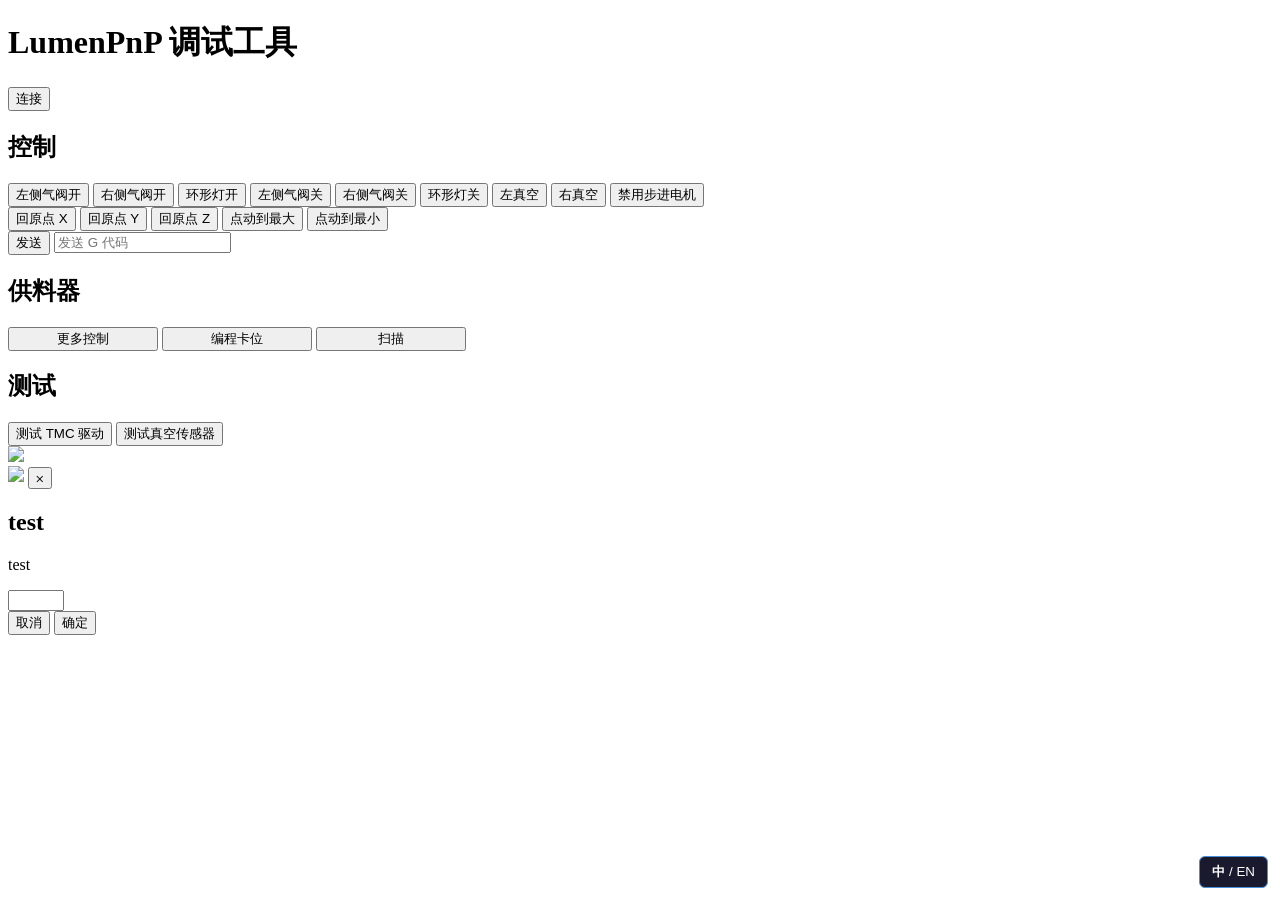
==== opulo-debug-local/index.html @ 9140c14e "feat: LumenPnP 调试工具离线镜像,支持中英文界面切换 将 debug.opulo.io 完整镜像到本地(纯静态,含启动脚本),不改动原功能 JS;新增中/EN 一键切换并记忆偏好,汉化全" ====
<!doctype html>
<html lang="en">

<head>
  <meta charset="UTF-8" />
  <link rel="icon" type="image/svg+xml" href="/vite.svg" />
  <meta name="viewport" content="width=device-width, initial-scale=1.0" />
  <link rel="icon" type="image/png" sizes="16x16" href="/assets/lumen-icon-wA_suQRQ.png">
  <link rel="shortcut icon" type="image/x-icon" href="/assets/lumen-icon-wA_suQRQ.png">
  <title>LumenPnP Debug</title>
  <script type="module" crossorigin src="/assets/index-qQ3PqOnW.js"></script>
  <link rel="stylesheet" crossorigin href="/assets/index-lY3jZAel.css">
</head>

<body>
  <button id="lang-toggle" type="button"
    style="position:fixed;bottom:12px;right:12px;z-index:999;padding:6px 12px;border:1px solid #4a90d9;background:#1a1a2e;color:#fff;border-radius:6px;cursor:pointer;font-weight:normal;"><b>中</b>
    / EN</button>
  <div id="header-pill">
    <h1>LumenPnP Debug Tool</h1>
  </div>
  <button id="connect" type="button">Connect</button>
  <div id="main-app">

    <div id="control-pane">
      <div id="control">
        <h2 style="width:100%">Control</h2>
        <button id="left-air-on" class="thirdwidth" type="button">Left Air On</button>
        <button id="right-air-on" class="thirdwidth" type="button">Right Air On</button>
        <button id="ring-lights-on" class="thirdwidth" type="button">Ring Lights On</button>

        <button id="left-air-off" class="thirdwidth" type="button">Left Air Off</button>
        <button id="right-air-off" class="thirdwidth" type="button">Right Air Off</button>
        <button id="ring-lights-off" class="thirdwidth" type="button">Ring Lights Off</button>

        <button id="left-vac" class="thirdwidth" type="button">Left Vac</button>
        <button id="right-vac" class="thirdwidth" type="button">Right Vac</button>
        <button id="disable-steppers" class="thirdwidth" type="button">Disable Steppers</button>

        <div id="jog-pane">
          <button id="home-x" class="fifthwidth" type="button">Home X</button>
          <button id="home-y" class="fifthwidth" type="button">Home Y</button>
          <button id="home-z" class="fifthwidth" type="button">Home Z</button>
          <button id="jog-max" class="fifthwidth" type="button">Jog Max</button>
          <button id="jog-min" class="fifthwidth" type="button">Jog Min</button>
        </div>

      </div>
      <div id="repl">
        <div id="console"></div>
        <button id="send" type="button">Send</button>
        <input id="repl-input" type="text" placeholder="Send Gcode" />
      </div>

    </div>
    <div id="feeders">
      <h2>Feeders</h2>

      <div id="feeder-button-cluster">
        <button style="width:150px;margin-top:0px;" id="more-controls">More Controls</button>
        <button style="width:150px;margin-top:0px;" id="program-slots">Program Slots</button>
        <button style="width:150px;margin-top:0px;" id="feeder-scan">Scan</button>
      </div>

      <div style="display:none;" id="found-feeders"></div>


      <div style="display:none;" class="feeder-pane" id="unicast">
        <h3>Unicast</h3>
        <label>Command: </label>
        <select style="height:1.5em;" id="uni-command" name="uni-command">
          <option value="0x01">Get Feeder ID</option>
          <option value="0x02">Initialize Feeder</option>
          <option value="0x03">Get Version</option>
          <option value="0x04">Move Feed Forward</option>
          <option value="0x05">Move Feed Backward</option>
          <option value="0x06">Move Feed Status</option>
          <option value="0xbf">Vendor Options</option>
        </select>
        <label>To Address: </label>
        <input id="uni-to" type="number" min="1" max="255" />
        <label style="display:none;" id="uni-payload-label">Payload (in Hex): </label>
        <input style="display:none;" id="uni-payload" type="text" placeholder="Payload" />
        <button id="uni-send">Send</button>
      </div>
      <div style="display:none;" class="feeder-pane" id="broadcast">
        <h3>Broadcast</h3>
        <label>Command:</label>
        <select style="height:1.5em;" id="broad-command" name="broad-command">
          <option value="0xc0">Get Feeder Address</option>
          <option value="0xc1">Identify Feeder</option>
          <option value="0xc2">Program Feeder Floor</option>
          <option value="0xc3">Uninitialized Feeders Respond</option>
        </select>
        <label>UUID (Hex String): </label>
        <input id="broad-uuid" type="text" />
        <label>Address to Program: </label>
        <input id="broad-program-address" type="number" min="1" max="254" />
        <button id="broad-send">Send</button>

      </div>
      <div style="display:none;" class="feeder-pane" id="custom-packet">
        <h3>Custom Packet</h3>
        <input id="custom-to" type="number" placeholder="To Address" />
        <input id="custom-command" type="number" placeholder="Command" />
        <input id="custom-payload" type="text" placeholder="Payload (hex string)" />
        <button id="custom-send">Send</button>

      </div>
      <div style="display:none;" class="feeder-pane" id="crc-tool">
        <h3>CRC Tool</h3>
        <input id="calc-to" type="text" placeholder="To Address" />
        <input id="calc-from" type="text" placeholder="From Address)" />
        <input id="calc-packetid" type="text" placeholder="Packet ID" />
        <input id="calc-payload-length" type="text" placeholder="Payload Length (including command byte)" />
        <input id="calc-command" type="text" placeholder="Command" />
        <input id="calc-payload" type="text" placeholder="Payload" />
        <button id="calc-calculate">Calculate</button>


      </div>

      <div style="display:none;" class="feeder-pane" id="flash-at-fifty">
        <h3>Flash at 50</h3>
        <button id="flash-fifty-button">Flash</button>

      </div>



    </div>

    <div id="testing">
      <h2 style="width:100%">Tests</h2>
      <button id="tmc" type="button">Test TMC Drivers</button>
      <button id="vac" type="button">Test Vacuum Sensors</button>
    </div>


  </div>
  <div id="footer"><img src="/assets/opulo-gold-alpha-tiny-DUNq2d90.png"></div>

  <div id="modal">
    <div class="flex">
      <img src="/assets/lumen-icon-wA_suQRQ.png">
      <button id="modal-close" class="btn-close">⨉</button>

    </div>

    <h2 id="modal-title">test</h2>
    <p id="modal-content">test</p>
    <input id="modal-num-input" min="1" max="254" type="number">
    <div class="flex">
      <button id="modal-ng">Cancel</button>
      <button id="modal-ok">OK</button>
    </div>





  </div>
  <div id="overlay"></div>

  <script>
    (function () {
      var LS = window.localStorage, lang = 'zh'
      try { lang = LS.getItem('ldLang') || 'zh' } catch (e) { }
      var btn = document.getElementById('lang-toggle')
      // [selector, 中文, 标记: ph 表示 placeholder]
      var data = [
        ['#header-pill h1', 'LumenPnP 调试工具'],
        ['#connect', '连接'],
        ['#control-pane h2', '控制'],
        ['#left-air-on', '左侧气阀开'], ['#right-air-on', '右侧气阀开'], ['#ring-lights-on', '环形灯开'],
        ['#left-air-off', '左侧气阀关'], ['#right-air-off', '右侧气阀关'], ['#ring-lights-off', '环形灯关'],
        ['#left-vac', '左真空'], ['#right-vac', '右真空'], ['#disable-steppers', '禁用步进电机'],
        ['#home-x', '回原点 X'], ['#home-y', '回原点 Y'], ['#home-z', '回原点 Z'],
        ['#jog-max', '点动到最大'], ['#jog-min', '点动到最小'],
        ['#repl-input', '发送 G 代码', 'ph'], ['#send', '发送'],
        ['#feeders h2', '供料器'], ['#more-controls', '更多控制'], ['#program-slots', '编程卡位'], ['#feeder-scan', '扫描'],
        ['#unicast h3', '单播'], ['#broadcast h3', '广播'], ['#custom-packet h3', '自定义数据包'], ['#crc-tool h3', 'CRC 工具'], ['#flash-at-fifty h3', '50Hz 闪烁'],
        ['#uni-send', '发送'], ['#broad-send', '发送'], ['#custom-send', '发送'], ['#flash-fifty-button', '闪烁'], ['#calc-calculate', '计算'],
        ['#testing h2', '测试'], ['#tmc', '测试 TMC 驱动'], ['#vac', '测试真空传感器'],
        ['#modal-ng', '取消'], ['#modal-ok', '确定']
      ]
      // 标签文本切换 [容器选择器, 英文原文, 中文]
      var lbl = [
        ['#unicast', 'Command:', '命令：'], ['#unicast', 'To Address:', '目标地址：'], ['#unicast', 'Payload (in Hex):', '负载(十六进制)：'],
        ['#broadcast', 'UUID (Hex String):', 'UUID(十六进制字符串)：'], ['#broadcast', 'Address to Program:', '要编程的地址：']
      ]
      // 下拉选项切换 [选择器, value, 中文]
      var opt = [
        ['#uni-command', '0x01', '获取供料器 ID'], ['#uni-command', '0x02', '初始化供料器'], ['#uni-command', '0x03', '获取版本'],
        ['#uni-command', '0x04', '向前进料'], ['#uni-command', '0x05', '向后进料'], ['#uni-command', '0x06', '进料状态'], ['#uni-command', '0xbf', '厂商选项'],
        ['#broad-command', '0xc0', '获取供料器地址'], ['#broad-command', '0xc1', '识别供料器'], ['#broad-command', '0xc2', '编程供料器地址'], ['#broad-command', '0xc3', '未初始化供料器响应']
      ]
      function apply() {
        document.documentElement.lang = lang === 'zh' ? 'zh-CN' : 'en'
        data.forEach(function (d) {
          var el = document.querySelector(d[0]); if (!el) return
          if (d[2] === 'ph') { if (!('_ph' in el)) el._ph = el.placeholder; el.placeholder = lang === 'zh' ? d[1] : el._ph }
          else { if (!('_t' in el)) el._t = el.textContent; el.textContent = lang === 'zh' ? d[1] : el._t }
        })
        lbl.forEach(function (p) {
          document.querySelectorAll(p[0] + ' label').forEach(function (el) {
            var t = el.textContent.trim()
            if (t === p[1] || t === p[2]) el.textContent = lang === 'zh' ? p[2] : p[1]
          })
        })
        opt.forEach(function (p) {
          document.querySelectorAll(p[0] + ' option').forEach(function (el) {
            if (el.value === p[1]) { if (!('_t' in el)) el._t = el.textContent; el.textContent = lang === 'zh' ? p[2] : el._t }
          })
        })
        btn.innerHTML = lang === 'zh' ? '<b>中</b> / EN' : '中 / <b>EN</b>'
        try { LS.setItem('ldLang', lang) } catch (e) { }
      }
      btn.addEventListener('click', function () { lang = lang === 'zh' ? 'en' : 'zh'; apply() })
      apply()

      // ===== 弹窗翻译:拦截原生 alert + 监听页面 modal 文字变化 =====
      // alert 弹窗翻译映射 [英文, 中文]
      var alertMap = [
        ['Cannot write to port. Have you connected?', '无法写入串口。你已连接了吗？']
      ]
      var origAlert = window.alert
      window.alert = function (s) {
        if (lang === 'zh' && typeof s === 'string') alertMap.forEach(function (p) { s = s.split(p[0]).join(p[1]) })
        return origAlert.call(window, s)
      }
      // modal 弹窗标题翻译映射
      var titleMap = [
        ['Cannot Write', '无法写入'], ['Invalid Packet', '无效数据包'], ['Photon Support', 'Photon 支持'],
        ['CRC Result', 'CRC 结果'], ['Before Beginning', '开始之前'], ['Insert a Feeder', '插入供料器'],
        ['Programming Feeder Not Found', '未检测到供料器'], ['Success', '成功'], ['Failure', '失败'],
        ['Firmware Version of Feeder at Slot ', '固件版本 - 卡位 ']
      ]
      // modal 弹窗内容翻译映射(子串替换,可处理动态拼接的句子)
      var contentMap = [
        ['Cannot write to port. Have you connected?', '无法写入串口。你已连接了吗？'],
        ['We did not receive a valid packet.', '未收到有效的数据包。'],
        ['Your version of Marlin does not support Photon. Please update Marlin to the version in the ', '你的 Marlin 固件不支持 Photon。请更新到 '],
        ['latest LumenPnP release', '最新 LumenPnP 发布版'],
        [' using the instructions ', ' ，操作教程见 '],
        ['here', '这里'],
        ["To program your slots, first remove all Photon feeders from your machine. Once you've done this, click ok.", '编程前请先从机器上取下所有 Photon 供料器，完成后点击确定。'],
        ["If at any point you'd like to exit this utility, click cancel.", '如需随时退出此向导，请点击取消。'],
        ["Insert a feeder into the slot you'd like to program. Enter the address you'd like to program in the field below. Once you've done this, click ok.", '把供料器插入要编程的卡位，在下方输入想要设置的地址，然后点击确定。'],
        ['The feeder you inserted was not detected.', '未检测到你插入的供料器。'],
        ['Slot has been programmed with address ', '卡位已编程为地址 '],
        ['! Remove the feeder from the slot, then click OK to program another.', ' ！请取下供料器，再点击确定继续编程下一个。'],
        ['Programming Failed for slot ', '卡位编程失败：'],
        ['. Click OK to retry.', ' 。点击确定重试。'],
        ['Firmware is 1.3 or earlier, update feeder firmware to use this feature.', '该供料器固件为 1.3 或更早版本，请升级固件以使用此功能。']
      ]
      // 对字符串做子串替换(仅中文模式生效)
      function tr(s, map) {
        if (lang !== 'zh' || typeof s !== 'string') return s
        map.forEach(function (p) { s = s.split(p[0]).join(p[1]) })
        return s
      }
      // 监听 modal 内容变化并动态翻译(mutings 标志防止修改文字再次触发观察器造成死循环)
      var mutings = false
      new MutationObserver(function () {
        if (mutings) return
        var t = document.getElementById('modal-title'), c = document.getElementById('modal-content')
        mutings = true
        try {
          if (t) { var a = tr(t.textContent, titleMap); if (a !== t.textContent) t.textContent = a }
          if (c) { var b = tr(c.innerHTML, contentMap); if (b !== c.innerHTML) c.innerHTML = b }
        } finally { mutings = false }
      }).observe(document.getElementById('modal'), { childList: true, subtree: true, characterData: true })
    })();
  </script>

</body>

</html>
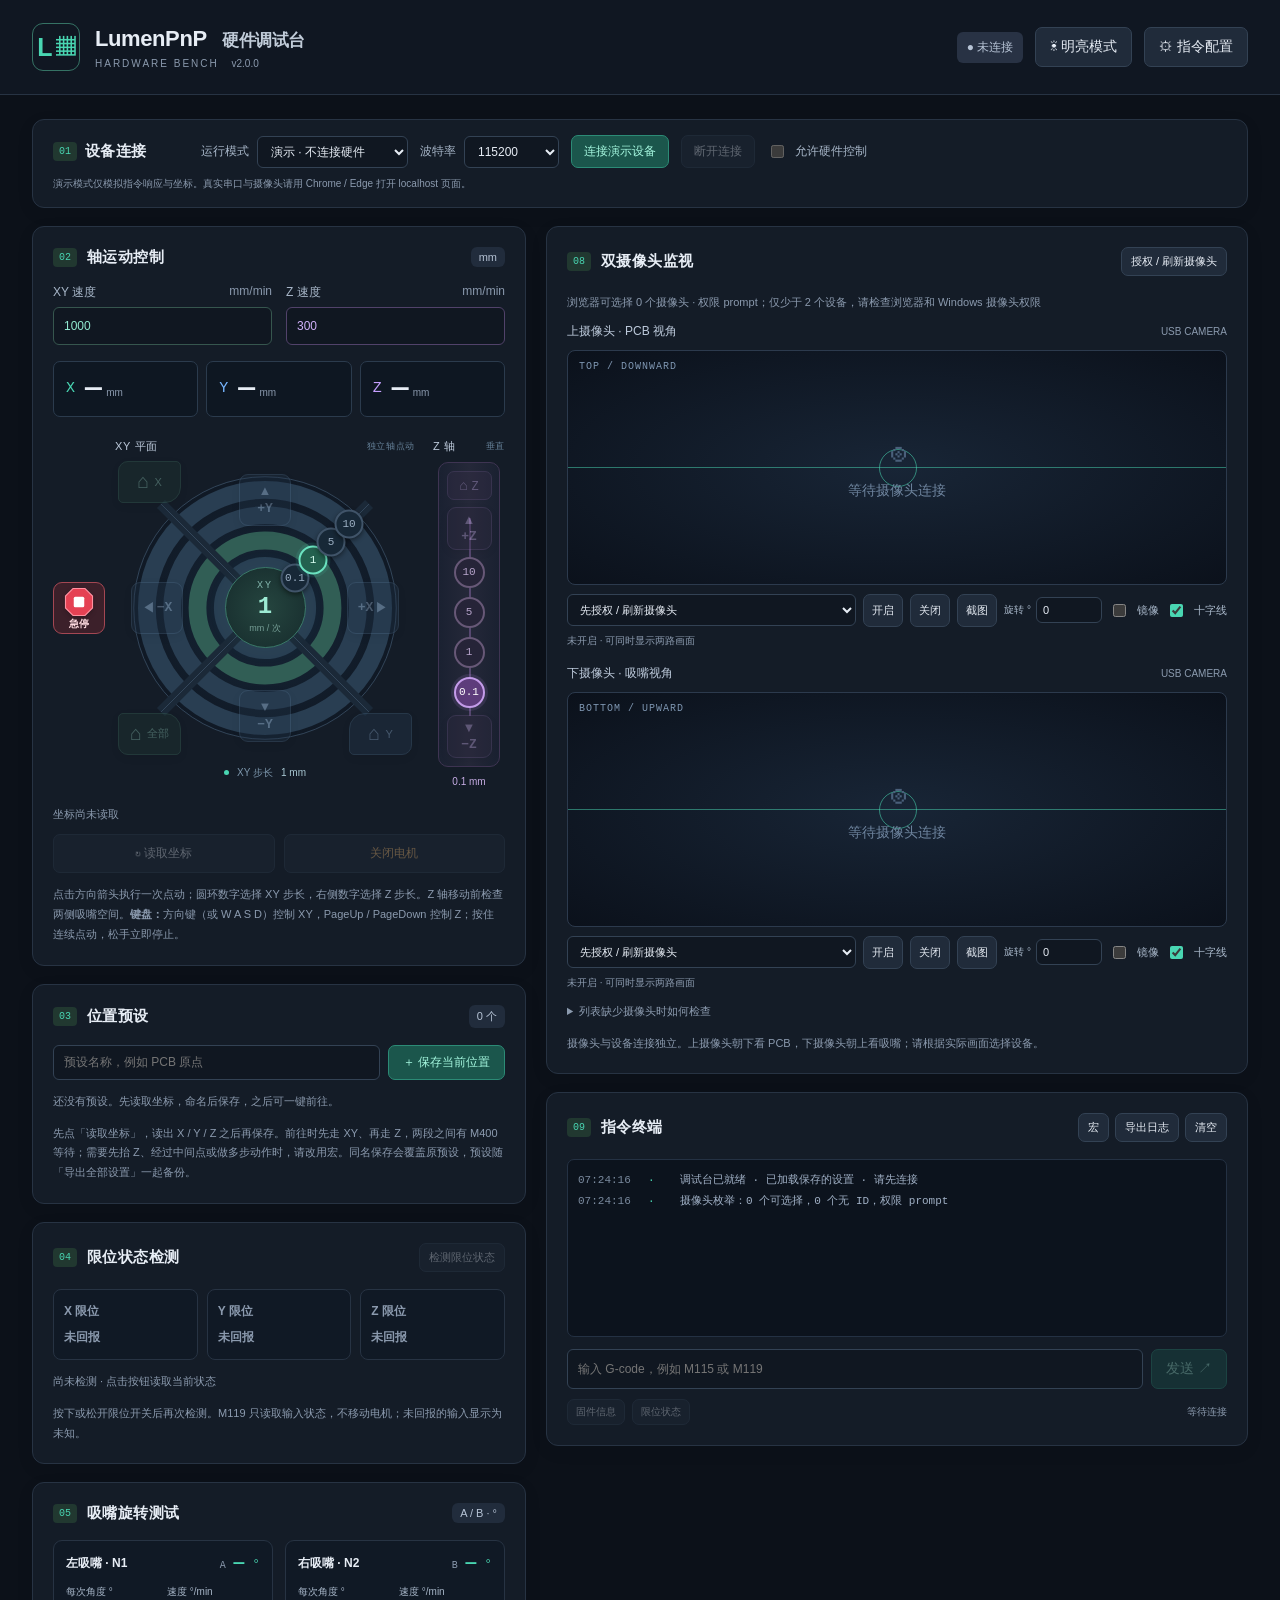
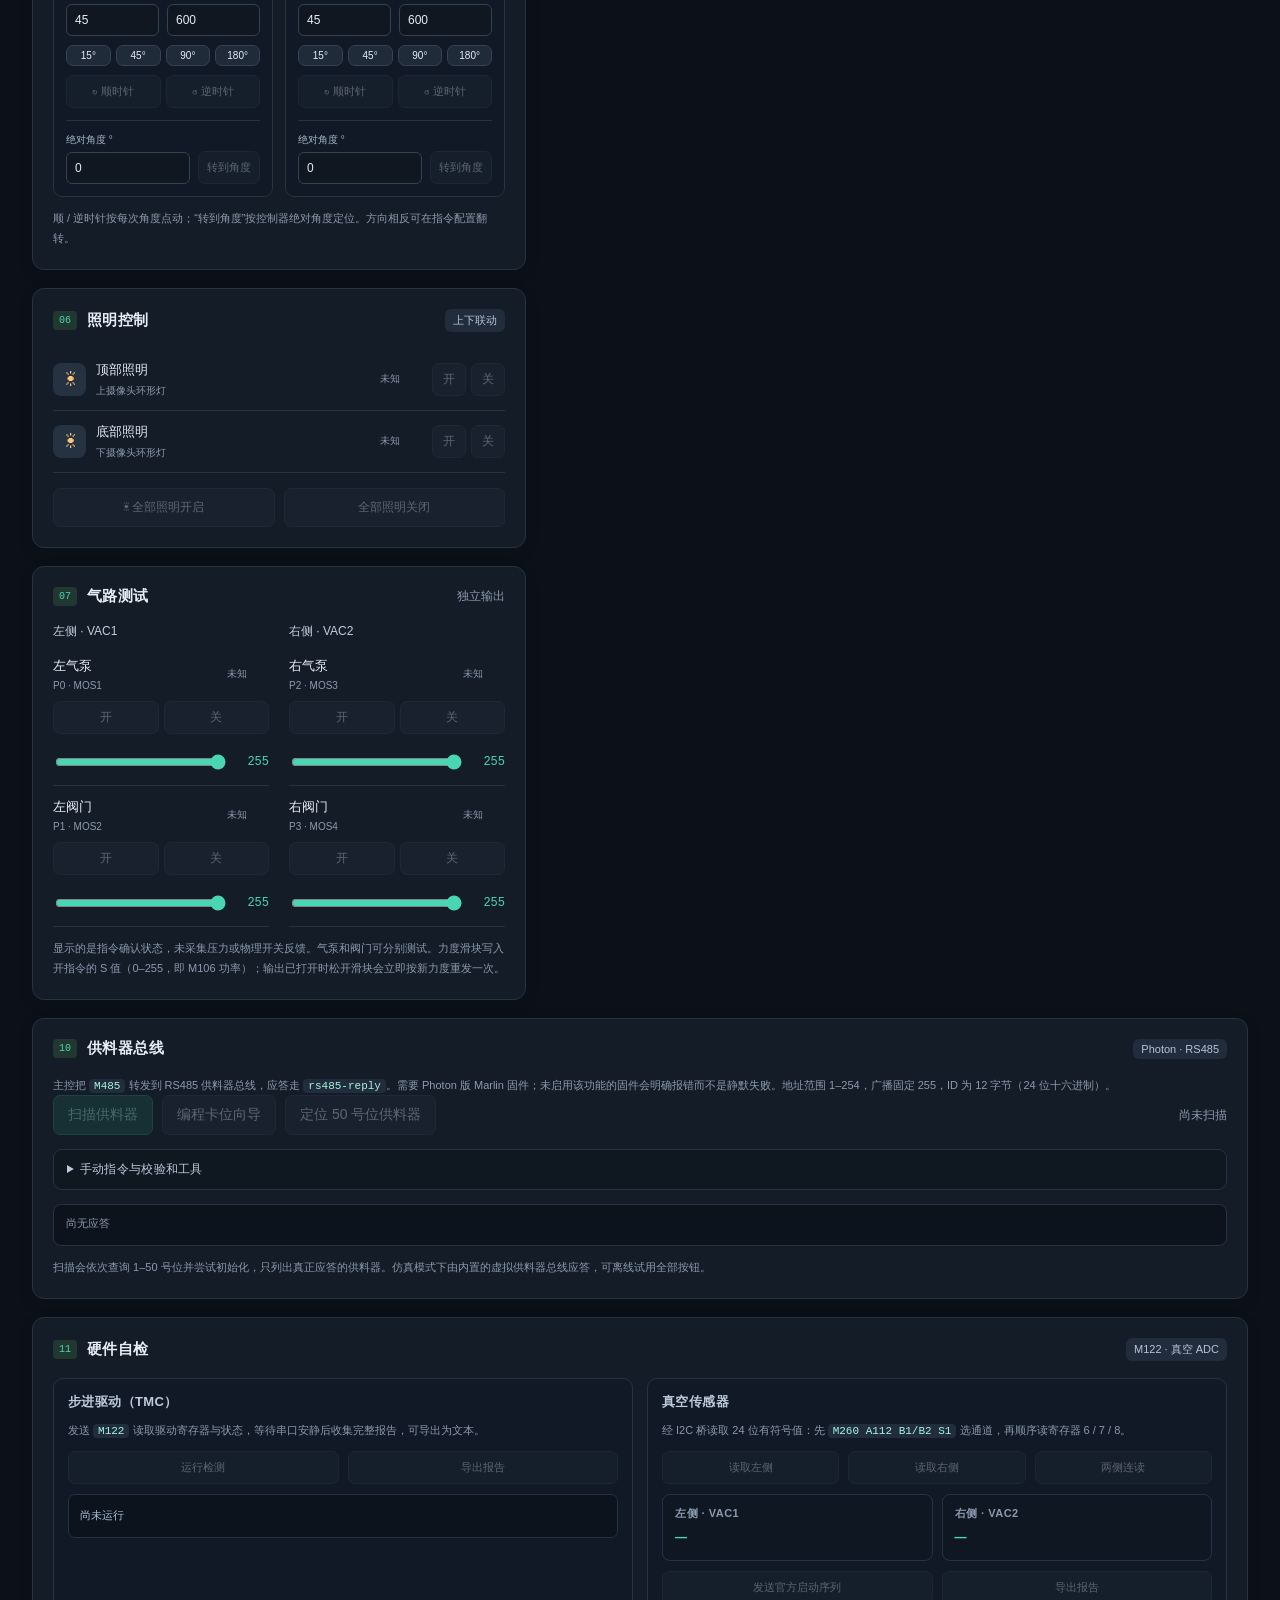
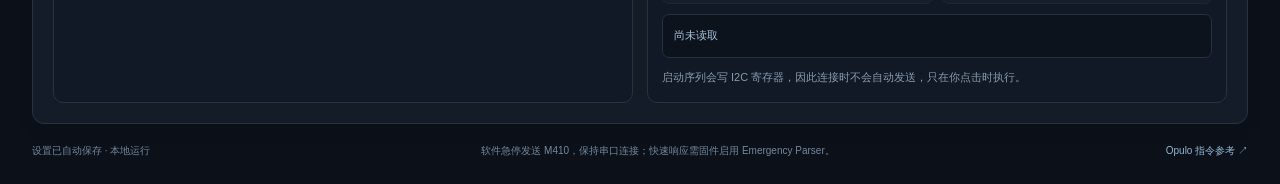
==== commit dabadf02: "feat: 合并为 LumenPnP 硬件调试台 v2.0.0（11 面板 + 官方镜像） 把零依赖调试台与官方 Opulo 调试工具的离线镜像合到同一个仓库、同一套界面。  新增面板（10 / 11" ====
--- a/opulo-debug-local/index.html
+++ b/opulo-debug-local/index.html
@@ -1,279 +1,44 @@
 <!doctype html>
-<html lang="en">
-
-<head>
-  <meta charset="UTF-8" />
-  <link rel="icon" type="image/svg+xml" href="/vite.svg" />
-  <meta name="viewport" content="width=device-width, initial-scale=1.0" />
-  <link rel="icon" type="image/png" sizes="16x16" href="/assets/lumen-icon-wA_suQRQ.png">
-  <link rel="shortcut icon" type="image/x-icon" href="/assets/lumen-icon-wA_suQRQ.png">
-  <title>LumenPnP Debug</title>
-  <script type="module" crossorigin src="/assets/index-qQ3PqOnW.js"></script>
-  <link rel="stylesheet" crossorigin href="/assets/index-lY3jZAel.css">
-</head>
-
+<html lang="zh-CN">
+<head><meta charset="utf-8"><meta name="viewport" content="width=device-width,initial-scale=1"><meta name="color-scheme" content="dark light"><title>LumenPnP · 硬件调试台</title><script>try{document.documentElement.dataset.theme=localStorage.getItem('lumen-bench-theme')==='light'?'light':'dark';}catch{document.documentElement.dataset.theme='dark';}</script><link rel="stylesheet" href="style.css?v=2.0.0"><script defer src="core.js?v=2.0.0"></script><script defer src="app.js?v=2.0.0"></script></head>
 <body>
-  <button id="lang-toggle" type="button"
-    style="position:fixed;bottom:12px;right:12px;z-index:999;padding:6px 12px;border:1px solid #4a90d9;background:#1a1a2e;color:#fff;border-radius:6px;cursor:pointer;font-weight:normal;"><b>中</b>
-    / EN</button>
-  <div id="header-pill">
-    <h1>LumenPnP Debug Tool</h1>
-  </div>
-  <button id="connect" type="button">Connect</button>
-  <div id="main-app">
-
-    <div id="control-pane">
-      <div id="control">
-        <h2 style="width:100%">Control</h2>
-        <button id="left-air-on" class="thirdwidth" type="button">Left Air On</button>
-        <button id="right-air-on" class="thirdwidth" type="button">Right Air On</button>
-        <button id="ring-lights-on" class="thirdwidth" type="button">Ring Lights On</button>
-
-        <button id="left-air-off" class="thirdwidth" type="button">Left Air Off</button>
-        <button id="right-air-off" class="thirdwidth" type="button">Right Air Off</button>
-        <button id="ring-lights-off" class="thirdwidth" type="button">Ring Lights Off</button>
-
-        <button id="left-vac" class="thirdwidth" type="button">Left Vac</button>
-        <button id="right-vac" class="thirdwidth" type="button">Right Vac</button>
-        <button id="disable-steppers" class="thirdwidth" type="button">Disable Steppers</button>
-
-        <div id="jog-pane">
-          <button id="home-x" class="fifthwidth" type="button">Home X</button>
-          <button id="home-y" class="fifthwidth" type="button">Home Y</button>
-          <button id="home-z" class="fifthwidth" type="button">Home Z</button>
-          <button id="jog-max" class="fifthwidth" type="button">Jog Max</button>
-          <button id="jog-min" class="fifthwidth" type="button">Jog Min</button>
-        </div>
-
-      </div>
-      <div id="repl">
-        <div id="console"></div>
-        <button id="send" type="button">Send</button>
-        <input id="repl-input" type="text" placeholder="Send Gcode" />
-      </div>
-
-    </div>
-    <div id="feeders">
-      <h2>Feeders</h2>
-
-      <div id="feeder-button-cluster">
-        <button style="width:150px;margin-top:0px;" id="more-controls">More Controls</button>
-        <button style="width:150px;margin-top:0px;" id="program-slots">Program Slots</button>
-        <button style="width:150px;margin-top:0px;" id="feeder-scan">Scan</button>
-      </div>
-
-      <div style="display:none;" id="found-feeders"></div>
-
-
-      <div style="display:none;" class="feeder-pane" id="unicast">
-        <h3>Unicast</h3>
-        <label>Command: </label>
-        <select style="height:1.5em;" id="uni-command" name="uni-command">
-          <option value="0x01">Get Feeder ID</option>
-          <option value="0x02">Initialize Feeder</option>
-          <option value="0x03">Get Version</option>
-          <option value="0x04">Move Feed Forward</option>
-          <option value="0x05">Move Feed Backward</option>
-          <option value="0x06">Move Feed Status</option>
-          <option value="0xbf">Vendor Options</option>
-        </select>
-        <label>To Address: </label>
-        <input id="uni-to" type="number" min="1" max="255" />
-        <label style="display:none;" id="uni-payload-label">Payload (in Hex): </label>
-        <input style="display:none;" id="uni-payload" type="text" placeholder="Payload" />
-        <button id="uni-send">Send</button>
-      </div>
-      <div style="display:none;" class="feeder-pane" id="broadcast">
-        <h3>Broadcast</h3>
-        <label>Command:</label>
-        <select style="height:1.5em;" id="broad-command" name="broad-command">
-          <option value="0xc0">Get Feeder Address</option>
-          <option value="0xc1">Identify Feeder</option>
-          <option value="0xc2">Program Feeder Floor</option>
-          <option value="0xc3">Uninitialized Feeders Respond</option>
-        </select>
-        <label>UUID (Hex String): </label>
-        <input id="broad-uuid" type="text" />
-        <label>Address to Program: </label>
-        <input id="broad-program-address" type="number" min="1" max="254" />
-        <button id="broad-send">Send</button>
-
-      </div>
-      <div style="display:none;" class="feeder-pane" id="custom-packet">
-        <h3>Custom Packet</h3>
-        <input id="custom-to" type="number" placeholder="To Address" />
-        <input id="custom-command" type="number" placeholder="Command" />
-        <input id="custom-payload" type="text" placeholder="Payload (hex string)" />
-        <button id="custom-send">Send</button>
-
-      </div>
-      <div style="display:none;" class="feeder-pane" id="crc-tool">
-        <h3>CRC Tool</h3>
-        <input id="calc-to" type="text" placeholder="To Address" />
-        <input id="calc-from" type="text" placeholder="From Address)" />
-        <input id="calc-packetid" type="text" placeholder="Packet ID" />
-        <input id="calc-payload-length" type="text" placeholder="Payload Length (including command byte)" />
-        <input id="calc-command" type="text" placeholder="Command" />
-        <input id="calc-payload" type="text" placeholder="Payload" />
-        <button id="calc-calculate">Calculate</button>
-
-
-      </div>
-
-      <div style="display:none;" class="feeder-pane" id="flash-at-fifty">
-        <h3>Flash at 50</h3>
-        <button id="flash-fifty-button">Flash</button>
-
-      </div>
-
-
-
-    </div>
-
-    <div id="testing">
-      <h2 style="width:100%">Tests</h2>
-      <button id="tmc" type="button">Test TMC Drivers</button>
-      <button id="vac" type="button">Test Vacuum Sensors</button>
-    </div>
-
-
-  </div>
-  <div id="footer"><img src="/assets/opulo-gold-alpha-tiny-DUNq2d90.png"></div>
-
-  <div id="modal">
-    <div class="flex">
-      <img src="/assets/lumen-icon-wA_suQRQ.png">
-      <button id="modal-close" class="btn-close">⨉</button>
-
-    </div>
-
-    <h2 id="modal-title">test</h2>
-    <p id="modal-content">test</p>
-    <input id="modal-num-input" min="1" max="254" type="number">
-    <div class="flex">
-      <button id="modal-ng">Cancel</button>
-      <button id="modal-ok">OK</button>
-    </div>
-
-
-
-
-
-  </div>
-  <div id="overlay"></div>
-
-  <script>
-    (function () {
-      var LS = window.localStorage, lang = 'zh'
-      try { lang = LS.getItem('ldLang') || 'zh' } catch (e) { }
-      var btn = document.getElementById('lang-toggle')
-      // [selector, 中文, 标记: ph 表示 placeholder]
-      var data = [
-        ['#header-pill h1', 'LumenPnP 调试工具'],
-        ['#connect', '连接'],
-        ['#control-pane h2', '控制'],
-        ['#left-air-on', '左侧气阀开'], ['#right-air-on', '右侧气阀开'], ['#ring-lights-on', '环形灯开'],
-        ['#left-air-off', '左侧气阀关'], ['#right-air-off', '右侧气阀关'], ['#ring-lights-off', '环形灯关'],
-        ['#left-vac', '左真空'], ['#right-vac', '右真空'], ['#disable-steppers', '禁用步进电机'],
-        ['#home-x', '回原点 X'], ['#home-y', '回原点 Y'], ['#home-z', '回原点 Z'],
-        ['#jog-max', '点动到最大'], ['#jog-min', '点动到最小'],
-        ['#repl-input', '发送 G 代码', 'ph'], ['#send', '发送'],
-        ['#feeders h2', '供料器'], ['#more-controls', '更多控制'], ['#program-slots', '编程卡位'], ['#feeder-scan', '扫描'],
-        ['#unicast h3', '单播'], ['#broadcast h3', '广播'], ['#custom-packet h3', '自定义数据包'], ['#crc-tool h3', 'CRC 工具'], ['#flash-at-fifty h3', '50Hz 闪烁'],
-        ['#uni-send', '发送'], ['#broad-send', '发送'], ['#custom-send', '发送'], ['#flash-fifty-button', '闪烁'], ['#calc-calculate', '计算'],
-        ['#testing h2', '测试'], ['#tmc', '测试 TMC 驱动'], ['#vac', '测试真空传感器'],
-        ['#modal-ng', '取消'], ['#modal-ok', '确定']
-      ]
-      // 标签文本切换 [容器选择器, 英文原文, 中文]
-      var lbl = [
-        ['#unicast', 'Command:', '命令：'], ['#unicast', 'To Address:', '目标地址：'], ['#unicast', 'Payload (in Hex):', '负载(十六进制)：'],
-        ['#broadcast', 'UUID (Hex String):', 'UUID(十六进制字符串)：'], ['#broadcast', 'Address to Program:', '要编程的地址：']
-      ]
-      // 下拉选项切换 [选择器, value, 中文]
-      var opt = [
-        ['#uni-command', '0x01', '获取供料器 ID'], ['#uni-command', '0x02', '初始化供料器'], ['#uni-command', '0x03', '获取版本'],
-        ['#uni-command', '0x04', '向前进料'], ['#uni-command', '0x05', '向后进料'], ['#uni-command', '0x06', '进料状态'], ['#uni-command', '0xbf', '厂商选项'],
-        ['#broad-command', '0xc0', '获取供料器地址'], ['#broad-command', '0xc1', '识别供料器'], ['#broad-command', '0xc2', '编程供料器地址'], ['#broad-command', '0xc3', '未初始化供料器响应']
-      ]
-      function apply() {
-        document.documentElement.lang = lang === 'zh' ? 'zh-CN' : 'en'
-        data.forEach(function (d) {
-          var el = document.querySelector(d[0]); if (!el) return
-          if (d[2] === 'ph') { if (!('_ph' in el)) el._ph = el.placeholder; el.placeholder = lang === 'zh' ? d[1] : el._ph }
-          else { if (!('_t' in el)) el._t = el.textContent; el.textContent = lang === 'zh' ? d[1] : el._t }
-        })
-        lbl.forEach(function (p) {
-          document.querySelectorAll(p[0] + ' label').forEach(function (el) {
-            var t = el.textContent.trim()
-            if (t === p[1] || t === p[2]) el.textContent = lang === 'zh' ? p[2] : p[1]
-          })
-        })
-        opt.forEach(function (p) {
-          document.querySelectorAll(p[0] + ' option').forEach(function (el) {
-            if (el.value === p[1]) { if (!('_t' in el)) el._t = el.textContent; el.textContent = lang === 'zh' ? p[2] : el._t }
-          })
-        })
-        btn.innerHTML = lang === 'zh' ? '<b>中</b> / EN' : '中 / <b>EN</b>'
-        try { LS.setItem('ldLang', lang) } catch (e) { }
-      }
-      btn.addEventListener('click', function () { lang = lang === 'zh' ? 'en' : 'zh'; apply() })
-      apply()
-
-      // ===== 弹窗翻译:拦截原生 alert + 监听页面 modal 文字变化 =====
-      // alert 弹窗翻译映射 [英文, 中文]
-      var alertMap = [
-        ['Cannot write to port. Have you connected?', '无法写入串口。你已连接了吗？']
-      ]
-      var origAlert = window.alert
-      window.alert = function (s) {
-        if (lang === 'zh' && typeof s === 'string') alertMap.forEach(function (p) { s = s.split(p[0]).join(p[1]) })
-        return origAlert.call(window, s)
-      }
-      // modal 弹窗标题翻译映射
-      var titleMap = [
-        ['Cannot Write', '无法写入'], ['Invalid Packet', '无效数据包'], ['Photon Support', 'Photon 支持'],
-        ['CRC Result', 'CRC 结果'], ['Before Beginning', '开始之前'], ['Insert a Feeder', '插入供料器'],
-        ['Programming Feeder Not Found', '未检测到供料器'], ['Success', '成功'], ['Failure', '失败'],
-        ['Firmware Version of Feeder at Slot ', '固件版本 - 卡位 ']
-      ]
-      // modal 弹窗内容翻译映射(子串替换,可处理动态拼接的句子)
-      var contentMap = [
-        ['Cannot write to port. Have you connected?', '无法写入串口。你已连接了吗？'],
-        ['We did not receive a valid packet.', '未收到有效的数据包。'],
-        ['Your version of Marlin does not support Photon. Please update Marlin to the version in the ', '你的 Marlin 固件不支持 Photon。请更新到 '],
-        ['latest LumenPnP release', '最新 LumenPnP 发布版'],
-        [' using the instructions ', ' ，操作教程见 '],
-        ['here', '这里'],
-        ["To program your slots, first remove all Photon feeders from your machine. Once you've done this, click ok.", '编程前请先从机器上取下所有 Photon 供料器，完成后点击确定。'],
-        ["If at any point you'd like to exit this utility, click cancel.", '如需随时退出此向导，请点击取消。'],
-        ["Insert a feeder into the slot you'd like to program. Enter the address you'd like to program in the field below. Once you've done this, click ok.", '把供料器插入要编程的卡位，在下方输入想要设置的地址，然后点击确定。'],
-        ['The feeder you inserted was not detected.', '未检测到你插入的供料器。'],
-        ['Slot has been programmed with address ', '卡位已编程为地址 '],
-        ['! Remove the feeder from the slot, then click OK to program another.', ' ！请取下供料器，再点击确定继续编程下一个。'],
-        ['Programming Failed for slot ', '卡位编程失败：'],
-        ['. Click OK to retry.', ' 。点击确定重试。'],
-        ['Firmware is 1.3 or earlier, update feeder firmware to use this feature.', '该供料器固件为 1.3 或更早版本，请升级固件以使用此功能。']
-      ]
-      // 对字符串做子串替换(仅中文模式生效)
-      function tr(s, map) {
-        if (lang !== 'zh' || typeof s !== 'string') return s
-        map.forEach(function (p) { s = s.split(p[0]).join(p[1]) })
-        return s
-      }
-      // 监听 modal 内容变化并动态翻译(mutings 标志防止修改文字再次触发观察器造成死循环)
-      var mutings = false
-      new MutationObserver(function () {
-        if (mutings) return
-        var t = document.getElementById('modal-title'), c = document.getElementById('modal-content')
-        mutings = true
-        try {
-          if (t) { var a = tr(t.textContent, titleMap); if (a !== t.textContent) t.textContent = a }
-          if (c) { var b = tr(c.innerHTML, contentMap); if (b !== c.innerHTML) c.innerHTML = b }
-        } finally { mutings = false }
-      }).observe(document.getElementById('modal'), { childList: true, subtree: true, characterData: true })
-    })();
-  </script>
-
-</body>
-
-</html>+<header><div class="brandmark">L<span>▦</span></div><div><h1>LumenPnP <span>硬件调试台</span></h1><p>HARDWARE BENCH <b>v2.0.0</b></p></div><div class="header-right"><span id="connection-status" class="badge">● 未连接</span><button id="theme-toggle" aria-label="切换明亮与黑暗模式" aria-pressed="false">☀ 明亮模式</button><button id="settings-open">⚙ 指令配置</button></div></header>
+<main>
+<section class="connection panel"><div class="section-title"><span class="index">01</span><h2>设备连接</h2><span class="muted">LumenPnP / Marlin</span></div><div class="connect-controls"><label>运行模式<select id="mode"><option value="demo">演示 · 不连接硬件</option><option value="serial">真实设备 · USB 串口</option></select></label><label>波特率<select id="baud"><option>115200</option><option>250000</option><option>57600</option><option>230400</option><option>500000</option><option>1000000</option></select></label><button id="connect" class="primary">连接演示设备</button><button id="disconnect" disabled>断开连接</button><label class="check"><input id="armed" type="checkbox">允许硬件控制</label></div><p id="connection-note" class="note">演示模式仅模拟指令响应与坐标。真实串口与摄像头请用 Chrome / Edge 打开 localhost 页面。</p><p id="arm-note" class="note" hidden>启用前核对指令配置及 P0–P3 接线，关闭 OpenPnP 以释放串口。断开连接不会关闭机器输出。</p></section>
+<div class="workspace">
+<div class="controls-column">
+<section class="panel motion-panel"><div class="section-title"><span class="index">02</span><h2>轴运动控制</h2><span class="badge subtle">mm</span></div><div class="motion-options"><label>XY 速度 <span class="muted">mm/min</span><input id="feed" type="number" value="1000" min="1" max="10000" step="1"></label><label>Z 速度 <span class="muted">mm/min</span><input id="feed-z" type="number" value="300" min="1" max="10000" step="1"></label></div><div id="axis-readouts" class="axis-readouts"></div><div id="axes"></div><div id="stop-notice" class="stop-notice" hidden><span id="stop-message"></span><button id="resume-control" type="button">解除急停</button></div><p id="position-source" class="note">坐标尚未读取</p><div class="action-row"><button data-command="position" data-hardware>↻ 读取坐标</button><button data-command="motorOff" class="warning" data-hardware>关闭电机</button></div><p class="note">点击方向箭头执行一次点动；圆环数字选择 XY 步长，右侧数字选择 Z 步长。Z 轴移动前检查两侧吸嘴空间。<b>键盘：</b>方向键（或 W A S D）控制 XY，PageUp / PageDown 控制 Z；按住连续点动，松手立即停止。</p></section>
+<section class="panel preset-panel"><div class="section-title"><span class="index">03</span><h2>位置预设</h2><span id="preset-count" class="badge subtle">0 个</span></div><div class="preset-add"><input id="preset-name" placeholder="预设名称，例如 PCB 原点" maxlength="40" aria-label="新预设名称"><button id="preset-save" class="primary">＋ 保存当前位置</button></div><div id="presets" class="preset-list"></div><p class="note">先点「读取坐标」，读出 X / Y / Z 之后再保存。前往时先走 XY、再走 Z，两段之间有 M400 等待；需要先抬 Z、经过中间点或做多步动作时，请改用宏。同名保存会覆盖原预设，预设随「导出全部设置」一起备份。</p></section><section class="panel endstop-panel"><div class="section-title"><span class="index">04</span><h2>限位状态检测</h2><button id="endstop-query" data-endstops class="small">检测限位状态</button></div><div id="endstop-states" class="endstop-grid" aria-live="polite"></div><p id="endstop-status" class="note" role="status">尚未检测</p><p class="note">按下或松开限位开关后再次检测。M119 只读取输入状态，不移动电机；未回报的输入显示为未知。</p></section><section class="panel nozzle-panel"><div class="section-title"><span class="index">05</span><h2>吸嘴旋转测试</h2><span class="badge subtle">A / B · °</span></div><div id="nozzles" class="nozzle-grid"></div><p class="note">顺 / 逆时针按每次角度点动；“转到角度”按控制器绝对角度定位。方向相反可在指令配置翻转。</p></section>
+<section class="panel"><div class="section-title"><span class="index">06</span><h2>照明控制</h2><span id="light-mode" class="badge subtle">上下联动</span></div><div id="lights"></div><div class="action-row"><button id="lights-on" data-hardware>☀ 全部照明开启</button><button id="lights-off" data-hardware>全部照明关闭</button></div></section>
+<section class="panel"><div class="section-title"><span class="index">07</span><h2>气路测试</h2><span class="muted">独立输出</span></div><div class="pneumatic-head"><span>左侧 · VAC1</span><span>右侧 · VAC2</span></div><div id="pneumatics" class="pneumatics"></div><p class="note">显示的是指令确认状态，未采集压力或物理开关反馈。气泵和阀门可分别测试。力度滑块写入开指令的 S 值（0–255，即 M106 功率）；输出已打开时松开滑块会立即按新力度重发一次。</p></section>
+</div>
+<div class="vision-column">
+<section class="panel vision-panel"><div class="section-title"><span class="index">08</span><h2>双摄像头监视</h2><button id="camera-refresh" class="small">授权 / 刷新摄像头</button></div><p id="camera-discovery" class="note" role="status">正在获取浏览器摄像头列表…</p><div id="cameras"></div><details class="note"><summary>列表缺少摄像头时如何检查</summary><p>使用桌面 Chrome / Edge 打开 http://localhost:8765/，点击“授权 / 刷新摄像头”并允许本站访问摄像头。检查地址栏的摄像头权限，以及 Windows 设置 → 隐私和安全性 → 摄像头中的访问权限和桌面应用访问权限。关闭占用摄像头的 OpenPnP、会议软件或其他网页后重试。</p><p>设备管理器列出的数量不一定等于浏览器可访问的数量。若仍少于预期，请导出下方日志中的“摄像头枚举”记录，并提供浏览器名称和版本。工具不会自动切换到未找到的已保存摄像头。</p></details><p class="note">摄像头与设备连接独立。上摄像头朝下看 PCB，下摄像头朝上看吸嘴；请根据实际画面选择设备。</p></section>
+<section class="panel console-panel"><div class="section-title"><span class="index">09</span><h2>指令终端</h2><div class="console-tools"><button id="macros-open" class="small">宏</button><button id="export-log" class="small">导出日志</button><button id="clear-log" class="small">清空</button></div></div><div id="log" role="log" aria-label="串口收发日志"></div><form id="command-form"><input id="manual-command" placeholder="输入 G-code，例如 M115 或 M119" aria-label="手动 G-code" autocomplete="off" maxlength="512"><button class="primary" data-hardware>发送 ↗</button></form><div class="quick-commands"><button data-literal="M115" data-hardware>固件信息</button><button data-endstops>限位状态</button><div id="macro-bar" class="macro-bar"></div><span id="operation-status">等待连接</span></div></section>
+</div>
+</div>
+<section class="panel feeder-panel"><div class="section-title"><span class="index">10</span><h2>供料器总线</h2><span class="badge subtle">Photon · RS485</span></div>
+<p class="note">主控把 <code>M485</code> 转发到 RS485 供料器总线，应答走 <code>rs485-reply</code>。需要 Photon 版 Marlin 固件；未启用该功能的固件会明确报错而不是静默失败。地址范围 1–254，广播固定 255，ID 为 12 字节（24 位十六进制）。</p>
+<div class="feeder-tools"><button id="feeder-scan" class="primary" data-hardware>扫描供料器</button><button id="feeder-program" data-hardware>编程卡位向导</button><button id="feeder-flash" data-hardware>定位 50 号位供料器</button><span id="feeder-status" class="muted" role="status">尚未扫描</span></div>
+<div id="found-feeders" class="found-feeders"></div>
+<details class="feeder-more"><summary>手动指令与校验和工具</summary>
+<div class="feeder-forms">
+<div class="feeder-form"><h3>单播</h3><label>指令<select id="uni-command"></select></label><label>目标地址<input id="uni-address" type="number" min="1" max="254" value="1"></label><label id="uni-payload-label">载荷（十六进制）<input id="uni-payload" placeholder="例如 2800" autocomplete="off"></label><button id="uni-send" data-hardware>发送单播</button></div>
+<div class="feeder-form"><h3>广播</h3><label>指令<select id="broad-command"></select></label><label>UUID（24 位十六进制）<input id="broad-uuid" maxlength="24" placeholder="供料器 ID" autocomplete="off"></label><label id="broad-address-label">要编程的地址<input id="broad-address" type="number" min="1" max="254" value="1"></label><button id="broad-send" data-hardware>发送广播</button></div>
+<div class="feeder-form"><h3>自定义数据包</h3><label>目标地址<input id="custom-address" type="number" min="1" max="254" value="1"></label><label>指令码（十进制）<input id="custom-command" type="number" min="0" max="255" value="1"></label><label>载荷（十六进制）<input id="custom-payload" placeholder="可留空" autocomplete="off"></label><button id="custom-send" data-hardware>发送数据包</button></div>
+<div class="feeder-form"><h3>校验和工具</h3><label>目标地址<input id="calc-to" type="number" min="0" max="255" value="1"></label><label>来源地址<input id="calc-from" type="number" min="0" max="255" value="0"></label><label>包 ID<input id="calc-packet" type="number" min="0" max="255" value="0"></label><label>载荷长度<input id="calc-length" type="number" min="1" max="255" value="1"></label><label>指令码<input id="calc-command" type="number" min="0" max="255" value="1"></label><label>载荷（十六进制）<input id="calc-payload" placeholder="可留空" autocomplete="off"></label><div class="action-row"><button id="calc-run">计算校验和</button></div><output id="calc-result" class="feeder-result">—</output></div>
+</div></details>
+<div id="feeder-result" class="feeder-result" role="status">尚无应答</div>
+<p class="note">扫描会依次查询 1–50 号位并尝试初始化，只列出真正应答的供料器。仿真模式下由内置的虚拟供料器总线应答，可离线试用全部按钮。</p></section>
+<section class="panel selftest-panel"><div class="section-title"><span class="index">11</span><h2>硬件自检</h2><span class="badge subtle">M122 · 真空 ADC</span></div>
+<div class="selftest-grid">
+<div class="selftest-card"><h3>步进驱动（TMC）</h3><p class="note">发送 <code>M122</code> 读取驱动寄存器与状态，等待串口安静后收集完整报告，可导出为文本。</p><div class="action-row"><button id="tmc-run" data-hardware>运行检测</button><button id="tmc-download" disabled>导出报告</button></div><pre id="tmc-output" class="selftest-output">尚未运行</pre></div>
+<div class="selftest-card"><h3>真空传感器</h3><p class="note">经 I2C 桥读取 24 位有符号值：先 <code>M260 A112 B1/B2 S1</code> 选通道，再顺序读寄存器 6 / 7 / 8。</p><div class="action-row"><button id="vac-left" data-hardware>读取左侧</button><button id="vac-right" data-hardware>读取右侧</button><button id="vac-both" data-hardware>两侧连读</button></div><div class="vac-readouts"><div class="vac-card"><b>左侧 · VAC1</b><span id="vac-value-left">—</span></div><div class="vac-card"><b>右侧 · VAC2</b><span id="vac-value-right">—</span></div></div><div class="action-row"><button id="vac-boot" data-hardware>发送官方启动序列</button><button id="vac-download" disabled>导出报告</button></div><pre id="vac-output" class="selftest-output">尚未读取</pre><p class="note">启动序列会写 I2C 寄存器，因此连接时不会自动发送，只在你点击时执行。</p></div>
+</div></section>
+<dialog id="feeder-wizard"><form id="feeder-wizard-form"><div class="section-title"><h2 id="wizard-title">编程卡位</h2><span class="badge subtle" id="wizard-step">第 1 步</span></div><p id="wizard-message" class="note"></p><label id="wizard-input-label">要编程的地址<input id="wizard-input" type="number" min="1" max="254" value="1"></label><div class="settings-actions"><button type="button" id="wizard-cancel">取消</button><button class="primary" id="wizard-ok" type="submit">确定</button></div></form></dialog>
+<footer><span id="settings-status">设置自动保存 · 本地运行</span><span>软件急停发送 M410，保持串口连接；快速响应需固件启用 Emergency Parser。</span><a href="https://docs.opulo.io/byop/testing/actuator-check/" target="_blank" rel="noopener">Opulo 指令参考 ↗</a></footer>
+</main>
+<dialog id="settings"><form id="settings-form"><div class="section-title"><h2>指令与通信配置</h2><button type="button" id="settings-close">关闭 ✕</button></div><p class="note">预置：Marlin 点动 / 回零；P0 左泵、P1 左阀、P2 右泵、P3 右阀。先核对实际接线。上下灯默认共用 M150。每行一条指令；这里的占位符与 OpenPnP 格式不同。</p><div id="config-fields"></div><div class="settings-actions"><button type="button" id="config-reset">恢复 LumenPnP 预设</button><button type="button" id="config-export">导出全部设置</button><label class="file-button">导入 JSON<input id="config-import" type="file" accept=".json,application/json" hidden></label><button class="primary" type="submit">保存全部设置</button></div><p class="note">配置保存在当前浏览器；仅断开设备后可修改。默认 M410 快速停止；M112 会进入需复位的停机状态。</p></form></dialog>
+<dialog id="macros"><form id="macros-form"><div class="section-title"><h2>宏指令序列</h2><button type="button" id="macros-close">关闭 ✕</button></div><p class="note">每行一条 G-code，以 <code>;</code> 开头的行为注释。可用占位符：<code>{X}</code> <code>{Y}</code> <code>{Z}</code>（当前坐标，需先读取坐标）、<code>{xyStep}</code> <code>{zStep}</code>、<code>{feed}</code> <code>{feedZ}</code>。占位符在发送前替换；这里的写法与上方「指令配置」里的 OpenPnP 风格格式互不影响。名称为空或指令为空的条目在保存时会被丢弃。</p><div id="macro-fields" class="macro-fields"></div><div class="settings-actions"><button type="button" id="macro-add">＋ 新增宏</button><button type="button" id="macro-reset">清空全部宏</button><button class="primary" type="submit">保存宏</button></div><p class="note">宏按钮与「允许硬件控制」联动，未启用控制时不可点击。宏保存在当前浏览器，并随「导出全部设置」一起备份。</p></form></dialog>
+<div id="toast" role="status"></div>
+</body></html>
--- a/opulo-debug-local/style.css
+++ b/opulo-debug-local/style.css
@@ -0,0 +1,258 @@
+:root{--bg:#0c1119;--panel:#141c27;--line:#273343;--text:#e7edf5;--muted:#8b9aae;--accent:#49d6b2;--orange:#ffc477;--red:#ff6e7b; font-family:Inter,"Segoe UI","Microsoft YaHei",sans-serif;color:var(--text);background:var(--bg);font-size:14px}*{box-sizing:border-box}body{margin:0}button,input,select,textarea{font:inherit}button,.file-button{border:1px solid #334254;border-radius:7px;padding:10px 14px;color:var(--text);background:#202b3a;cursor:pointer;transition:background .15s,border .15s}button:hover,.file-button:hover{background:#2b394c;border-color:#52677e}button:disabled{opacity:.35;cursor:not-allowed}button:focus-visible,input:focus-visible,select:focus-visible,textarea:focus-visible{outline:2px solid var(--accent);outline-offset:3px}.primary{background:#1b564c;border-color:#2c8b76;color:#a5f7df}.primary:hover{background:#24685b}.danger{background:#582b36;border-color:#a74a5a;color:#ffb2bb}.warning{color:var(--orange)}header{padding:23px 32px;border-bottom:1px solid var(--line);display:flex;align-items:center;gap:15px;background:#101722}.brandmark{border:1px solid #357264;border-radius:11px;width:48px;height:48px;display:flex;align-items:center;justify-content:center;color:var(--accent);font-size:25px;font-weight:700;gap:3px}.brandmark span{font-size:19px}h1{font-size:22px;margin:0;font-weight:650;letter-spacing:-.4px}h1 span{font-size:17px;color:#c1ccd9;margin-left:10px}header p{font-size:10px;letter-spacing:2px;color:var(--muted);margin:6px 0 0}header b{font-weight:400;letter-spacing:0;margin-left:8px}.header-right{margin-left:auto;display:flex;gap:12px;align-items:center}main{max-width:1580px;margin:auto;padding:24px 32px}.panel{border:1px solid var(--line);background:var(--panel);border-radius:12px;padding:20px;margin-bottom:18px;box-shadow:0 5px 18px #00000010}.section-title{display:flex;align-items:center;gap:10px;margin-bottom:17px}.section-title h2{font-size:15px;font-weight:600;margin:0;letter-spacing:.4px}.section-title>.badge,.section-title>.muted{margin-left:auto}.section-title>button{margin-left:auto}.index{font-size:10px;font-family:Consolas,monospace;color:var(--accent);background:#213830;border-radius:4px;padding:4px 6px}.muted,.note{color:var(--muted)}.muted{font-size:12px}.badge{font-size:12px;padding:7px 10px;border-radius:6px;background:#283244;color:#b7c4d6;white-space:nowrap}.badge.connected{background:#1b3c33;color:var(--accent)}.badge.demo{background:#3a3425;color:var(--orange)}.badge.subtle{font-size:11px;padding:4px 8px;background:#212c3c}.connect-controls{display:flex;gap:14px;align-items:end;flex-wrap:wrap}label{display:flex;flex-direction:column;gap:7px;color:#a8b7c9;font-size:12px}select,input,textarea{color:var(--text);background:#101721;border:1px solid #334254;border-radius:6px;padding:10px}select{min-width:110px}.check{flex-direction:row;align-items:center;margin:0 0 10px 7px;gap:8px;cursor:pointer}.check input{accent-color:var(--accent)}.note{font-size:11px;line-height:1.8;margin:12px 0 0}.workspace{display:grid;grid-template-columns:minmax(390px,.95fr) minmax(450px,1.35fr);gap:20px}.motion-options{display:grid;grid-template-columns:1fr 1fr;gap:12px;margin-bottom:15px}.axis-row{display:grid;grid-template-columns:38px 1fr 52px 52px 82px;gap:8px;align-items:center;padding:13px 0;border-bottom:1px solid var(--line)}.axis-name{color:var(--accent);font-size:21px;font-family:Consolas,monospace}.axis-row:nth-child(2) .axis-name{color:#78b6ff}.axis-row:nth-child(3) .axis-name{color:#c6a0ff}.coordinate{font-family:Consolas,monospace;font-size:24px}.coordinate small{font:10px "Segoe UI",sans-serif;color:var(--muted)}.jog{font-size:22px;padding:5px}.home{font-size:12px;padding:10px 6px}.action-row{display:flex;gap:9px;margin-top:15px;flex-wrap:wrap}.action-row button{flex:1;white-space:nowrap;font-size:12px}.io-row{display:flex;align-items:center;gap:10px;padding:12px 0;border-bottom:1px solid var(--line)}.io-icon{width:33px;height:33px;display:grid;place-items:center;background:#243242;border-radius:8px;color:var(--orange);font-size:20px}.io-title{flex:1;display:flex;flex-direction:column;gap:5px;font-size:13px}.io-title small{color:var(--muted);font-size:10px}.io-state{font-size:10px;color:var(--muted);min-width:42px}.io-state.on{color:var(--accent)}.io-buttons{display:flex;gap:5px}.io-buttons button{padding:7px 10px;font-size:12px}.io-buttons button.active{border-color:#44bda0;background:#21473e;color:var(--accent)}.pneumatic-head{display:grid;grid-template-columns:1fr 1fr;gap:20px;color:#c0cede;font-size:12px;padding-bottom:5px}.pneumatics{display:grid;grid-template-columns:1fr 1fr;gap:0 20px}.pneumatics .io-icon{display:none}.pneumatics .io-row{flex-wrap:wrap}.pneumatics .io-buttons{width:100%}.pneumatics .io-buttons button{flex:1}.camera{margin-bottom:17px}.camera:last-child{margin-bottom:0}.camera-title{display:flex;align-items:center;gap:8px;margin:10px 0;color:#bdcadb;font-size:12px}.camera-title small{margin-left:auto;color:var(--muted)}.camera-frame{height:235px;position:relative;overflow:hidden;border:1px solid #2c3a4d;border-radius:8px;background:radial-gradient(ellipse,#182536,#0b111b);display:grid;place-items:center}.camera-frame video{width:100%;height:100%;object-fit:contain;position:absolute}.camera-frame .placeholder{color:#6e849e;text-align:center;z-index:1;pointer-events:none}.placeholder span{display:block;font-size:34px;margin-bottom:8px;color:#4a607b}.camera-frame .crosshair{position:absolute;inset:0;pointer-events:none;background:linear-gradient(transparent calc(50% - .5px),#49d6b280 50%,transparent calc(50% + .5px)),linear-gradient(90deg,transparent calc(50% - .5px),#49d6b280 50%,transparent calc(50% + .5px))}.crosshair:after{content:"";border:1px solid #49d6b290;width:36px;height:36px;border-radius:50%;position:absolute;left:calc(50% - 18px);top:calc(50% - 18px)}.frame-label{position:absolute;top:10px;left:11px;font:10px Consolas,monospace;letter-spacing:1px;color:#7e96b1}.camera-controls{display:flex;align-items:center;gap:7px;margin-top:9px;flex-wrap:wrap}.camera-controls select{flex:1;min-width:120px;max-width:100%;font-size:11px;padding:8px}.camera-controls button{font-size:11px;padding:8px}.camera-controls .check{margin:0;font-size:11px}.camera-status{font-size:10px;color:var(--muted);margin-top:7px}.small{padding:6px 9px;font-size:11px}.console-tools{margin-left:auto;display:flex;gap:6px}#log{height:178px;overflow:auto;background:#0c131d;border:1px solid #243143;border-radius:7px;padding:10px;font:11px/1.9 Consolas,"Microsoft YaHei",monospace;white-space:pre-wrap;overflow-wrap:anywhere}.log-line{display:grid;grid-template-columns:65px 27px 1fr;gap:5px}.log-line time{color:#7b8b9f}.log-line .type{color:var(--accent)}.log-line.rx .type{color:#82baff}.log-line.error{color:#ff9ca7}.log-line.info{color:#a0b0c5}#command-form{display:flex;gap:8px;margin-top:12px}#manual-command{flex:1;min-width:0;font-size:12px}.quick-commands{display:flex;gap:7px;margin-top:10px;align-items:center}.quick-commands button{font-size:10px;padding:5px 8px}.quick-commands span{margin-left:auto;font-size:10px;color:var(--muted)}footer{display:flex;justify-content:space-between;gap:15px;color:#73879f;font-size:10px;line-height:1.7}a{color:#92b6d5;text-decoration:none}dialog{width:min(880px,95vw);max-height:90vh;border:1px solid #3a4d63;background:#141c27;color:var(--text);border-radius:14px;padding:24px}dialog::backdrop{background:#000b;backdrop-filter:blur(4px)}#config-fields{display:grid;grid-template-columns:1fr 1fr;gap:13px;margin-top:18px}#config-fields textarea{height:72px;resize:vertical;font:12px/1.5 Consolas,monospace}#config-fields label.wide{grid-column:1/-1}#config-fields .check{margin:7px 0}.settings-actions{display:flex;gap:8px;margin-top:20px;flex-wrap:wrap}.settings-actions button:last-child{margin-left:auto}#toast{position:fixed;bottom:25px;left:50%;transform:translateX(-50%);max-width:90vw;background:#263c50;border:1px solid #527088;padding:12px 20px;border-radius:9px;box-shadow:0 6px 28px #0008;font-size:13px;z-index:10;display:none}#toast.show{display:block}body.busy .coordinate{opacity:.6}@media(min-width:1450px){.camera-frame{height:260px}}@media(max-width:1000px){main{padding:18px}.workspace{grid-template-columns:1fr 1.12fr;gap:14px}.panel{padding:15px}.axis-row{grid-template-columns:26px 1fr 40px 40px 64px;gap:5px}.coordinate{font-size:20px}header{padding:18px}h1 span{display:block;margin:3px 0 0;font-size:12px}.header-right{gap:7px}.header-right button{font-size:12px;padding:9px}.pneumatics{gap:0 10px}.camera-frame{height:210px}}@media(max-width:760px){header{flex-wrap:wrap}.header-right{width:100%;margin:5px 0 0}.header-right .badge{margin-right:auto}.workspace{display:block}.connect-controls>label:not(.check){flex:1}.connect-controls>label select{width:100%}.connect-controls>button{flex:1}.connect-controls .check{width:100%;margin-top:4px}.camera-frame{height:240px}footer{flex-direction:column;gap:4px}#config-fields{grid-template-columns:1fr}.settings-actions button:last-child{margin-left:0}.pneumatics{gap:0 20px}}[hidden]{display:none!important}
+:root{--dial-size:320px}
+.motion-panel .motion-options{gap:14px;margin-bottom:16px}.motion-panel .motion-options label{display:grid;grid-template-columns:1fr auto;gap:6px}.motion-options input{grid-column:1/-1;width:100%;height:38px}.motion-panel #feed{border-color:#36564e;color:#92ead1}.motion-panel #feed-z{border-color:#51426a;color:#d0b1fa}.axis-readouts{display:grid;grid-template-columns:repeat(3,minmax(0,1fr));gap:8px;margin-bottom:18px}.axis-readout{display:flex;gap:10px;align-items:center;background:#0e1722;border:1px solid #2b3b4d;border-radius:7px;padding:10px 12px}.axis-readout .axis-name{font-size:15px}.axis-readout:nth-child(2) .axis-name{color:#78b6ff}.axis-readout:nth-child(3) .axis-name{color:#c6a0ff}.axis-readout .coordinate{font-size:18px;display:flex;flex-wrap:wrap;align-items:baseline;gap:5px}.axis-readout .coordinate small{font-size:9px}.jog-layout{display:grid;grid-template-columns:minmax(0,1fr) 72px;gap:18px;align-items:stretch;max-width:460px;margin:0 auto}.xy-area{min-width:0}.controller-caption{display:flex;align-items:center;justify-content:space-between;height:23px;font-size:11px;color:#bdcadb;letter-spacing:.7px}.controller-caption small{font-size:9px;color:#658098}.xy-pad{position:relative;width:100%;max-width:var(--dial-size);aspect-ratio:1;margin:0 auto}.dial-art{position:absolute;inset:0;width:100%;height:100%;pointer-events:none}.dial-ring{fill:none;stroke:#293e52;stroke-width:19;transition:stroke .15s}.dial-ring:nth-of-type(4){stroke:#284b49}.direction{display:flex;flex-direction:column;align-items:center;justify-content:center;gap:2px;position:absolute;z-index:2;padding:0;background:#213348;border:1px solid #4b6783;border-radius:9px;color:#acc7e5;box-shadow:0 3px 8px #0003}.direction:hover{background:#305572;border-color:#73a6cc;color:#e7f5ff}.direction:active{transform:translate(-50%,-50%) scale(.94)}.direction span{font-size:13px;line-height:1.2}.direction b{font:600 13px Consolas,monospace}.xy-pad .direction{width:18%;height:18%;max-width:52px;max-height:52px;transform:translate(-50%,-50%)}.dir-up{left:50%;top:14%}.dir-right{left:86%;top:50%}.dir-down{left:50%;top:86%}.dir-left{left:14%;top:50%}.dir-right,.dir-left{flex-direction:row}.dir-right span{order:2}.dial-home{position:absolute;display:flex;align-items:center;gap:5px;justify-content:center;width:21%;height:14%;padding:0;background:#223b34;border:1px solid #3e6e5d;color:#9cdfc9;font-size:11px;z-index:3;box-shadow:0 3px 8px #0003}.dial-home span{font-size:20px}.dial-home b{font-weight:500}.dial-home:hover{background:#2e594a;border-color:#70b99d}.home-x{left:1%;top:1%;border-radius:10px 5px 16px 5px}.home-y{right:1%;bottom:1%;border-radius:16px 5px 10px 5px;background:#263a50;border-color:#496986;color:#a4c9f0}.home-all{left:1%;bottom:1%;border-radius:5px 16px 5px 10px}.dial-center{position:absolute;width:27%;height:27%;left:36.5%;top:36.5%;border-radius:50%;background:radial-gradient(circle,#25453f,#162b2c);border:1px solid #3a7968;display:flex;flex-direction:column;justify-content:center;align-items:center;box-shadow:0 0 22px #49d6b211;pointer-events:none}.dial-center span{font:10px Consolas,monospace;letter-spacing:2px;color:#83b6ad}.dial-center b{font:600 24px Consolas,monospace;color:#9debd4;margin:2px 0}.dial-center small{font-size:9px;color:#769f96}.dial-step{position:absolute;transform:translate(-50%,-50%);width:29px;height:29px;border-radius:50%;padding:0;background:#172837;border:2px solid #405469;color:#9cafc3;font:11px Consolas,monospace;z-index:4;box-shadow:0 2px 5px #0007}.dial-step:hover{background:#2b455a;color:#fff}.dial-step.selected{border-color:#6be3c0;background:#23614f;color:#d7fff1;box-shadow:0 0 0 3px #49d6b21c}.step-0{left:60%;top:40%}.step-1{left:66%;top:34%}.step-2{left:72%;top:28%}.step-3{left:78%;top:22%}.controller-footnote{display:flex;justify-content:center;gap:8px;align-items:center;font-size:10px;color:#7d97ad;height:30px}.controller-footnote b{color:#a9c8d3;font-weight:500}.controller-footnote i{width:5px;height:5px;background:var(--accent);border-radius:50%}.z-area{display:flex;flex-direction:column}.z-track{position:relative;flex:1;min-height:240px;border:1px solid #3e3452;border-radius:10px;background:linear-gradient(90deg,#1a2131,#252839,#1a2131);margin:4px 5px 0;display:flex;flex-direction:column;align-items:center;padding:8px 0;gap:7px}.z-track:before{content:"";position:absolute;left:50%;top:55px;bottom:50px;width:2px;background:#564770}.z-home{width:45px;padding:5px 0;border-color:#675280;background:#372e49;color:#d0b3f1;font-size:14px;z-index:2}.z-home b{font:12px Consolas,monospace}.z-home:hover{background:#4a3c62;border-color:#aa84cf}.z-track .direction{position:relative;inset:auto;flex-shrink:0;width:45px;height:43px;background:#302a41;border-color:#65517e;color:#cab0e9}.z-track .direction:hover{background:#483459;border-color:#a681cf}.z-track .direction:active{transform:scale(.94)}.z-steps{position:relative;flex:1;display:flex;flex-direction:column;align-items:center;justify-content:center;gap:9px;z-index:2}.z-step{width:31px;height:31px;flex-shrink:0;border-radius:50%;padding:0;background:#262438;border:2px solid #675877;font:11px Consolas,monospace;color:#b6a3ca}.z-step:hover{background:#4b3a5b}.z-step.selected{background:#5d3c7b;border-color:#c49ce9;color:#fff;box-shadow:0 0 0 3px #bb8cea20}.z-area .controller-footnote b{color:#c6ace4}.motion-panel #position-source{margin-top:8px}.motion-panel .action-row{margin-top:10px}@media(max-width:1100px) and (min-width:761px){.jog-layout{grid-template-columns:minmax(0,1fr) 59px;gap:7px}.axis-readout{padding:8px 6px;gap:6px}.axis-readout .coordinate{font-size:16px}.dial-step{width:26px;height:26px;font-size:10px}.z-track{margin:4px 0 0;min-height:245px}.z-steps{gap:5px}.z-step{height:27px;width:27px}.dial-center b{font-size:20px}}@media(max-width:430px){.jog-layout{grid-template-columns:minmax(0,1fr) 57px;gap:7px}.axis-readout{padding:8px 6px;gap:5px}.axis-readout .coordinate{font-size:16px}.dial-step{width:24px;height:24px;font-size:9px}.dial-home{font-size:10px}.dial-home span{font-size:16px}.direction b{font-size:11px}.direction span{font-size:10px}.dial-center b{font-size:19px}.dial-center span{font-size:9px}.dial-center small{font-size:8px}.z-track{min-height:250px;margin:4px 0 0}.z-steps{gap:4px}.z-step{width:27px;height:27px}.controller-caption small{display:none}}
+.dial-ring:nth-of-type(4){stroke:#293e52}.dial-ring.selected-ring{stroke:#315e55}@media(max-width:1100px) and (min-width:761px){.dial-step{width:22px;height:22px;font-size:9px}}
+
+/* Compact connection strip: desktop height ~half of the original panel. */
+.connection.panel{display:grid;grid-template-columns:130px minmax(0,1fr);column-gap:18px;row-gap:8px;padding:15px 20px}
+.connection .section-title{margin:0;align-self:center;gap:8px}
+.connection .section-title>.muted{display:none}
+.connection .connect-controls{align-items:center;gap:12px}
+.connection .connect-controls>label:not(.check){flex-direction:row;align-items:center;gap:8px;white-space:nowrap}
+.connection select{padding:7px 9px;min-width:95px;font-size:12px}
+.connection .connect-controls>button{padding:7px 12px;font-size:12px}
+.connection .check{margin:0;white-space:nowrap}
+.connection .note{grid-column:1/-1;margin:0;line-height:1.6;font-size:10px}
+@media(max-width:1000px){.connection.panel{grid-template-columns:110px minmax(0,1fr);gap:8px 12px;padding:12px 15px}.connection .connect-controls{gap:8px}.connection .connect-controls>label:not(.check){gap:5px}.connection .connect-controls>button{padding:7px 9px}}
+@media(max-width:760px){.connection.panel{grid-template-columns:1fr;padding:12px 15px}.connection .connect-controls>label:not(.check){flex:initial}.connection .connect-controls>button{flex:initial}.connection .connect-controls .check{width:auto;margin:0}.connection .section-title>.muted{display:inline;margin-left:auto}}
+
+/* Light palette; camera pixels remain untouched. */
+html[data-theme="dark"]{color-scheme:dark}
+html[data-theme="light"]{color-scheme:light;--bg:#edf2f7;--panel:#fff;--line:#d4dfe9;--text:#203348;--muted:#586b80;--accent:#087e65;--orange:#9c650f;--red:#c1384d}
+html[data-theme="light"] header{background:#f8fbfd}
+html[data-theme="light"] h1 span{color:#536a80}
+html[data-theme="light"] .brandmark{background:#e3f4ed;border-color:#9fcfbd}
+html[data-theme="light"] button,html[data-theme="light"] .file-button{background:#eef3f8;border-color:#c5d3e1;color:#324d67}
+html[data-theme="light"] button:hover,html[data-theme="light"] .file-button:hover{background:#dfeaf3;border-color:#94abc1}
+html[data-theme="light"] .primary{background:#d9f0e6;border-color:#7abfa4;color:#17624a}
+html[data-theme="light"] .primary:hover{background:#bfe5d4}
+html[data-theme="light"] .danger{background:#ffe3e7;border-color:#dc96a3;color:#a32c42}
+html[data-theme="light"] .warning{color:#996014}
+html[data-theme="light"] label{color:#49637c}
+html[data-theme="light"] input,html[data-theme="light"] select,html[data-theme="light"] textarea{background:#f8fafc;border-color:#bfcedd;color:#203348}
+html[data-theme="light"] .index{background:#e0f3eb;color:#187055}
+html[data-theme="light"] .badge,html[data-theme="light"] .badge.subtle{background:#e7eef5;color:#526a80}
+html[data-theme="light"] .badge.connected{background:#dff3e9;color:#177052}
+html[data-theme="light"] .badge.demo{background:#fff0d3;color:#896011}
+html[data-theme="light"] .io-icon{background:#edf3f8;color:#9b6a20}
+html[data-theme="light"] .io-buttons button.active{background:#dff3e9;border-color:#68af91;color:#17634b}
+html[data-theme="light"] .io-state.on{color:#177052}
+html[data-theme="light"] .pneumatic-head{color:#486680}
+html[data-theme="light"] .axis-readout{background:#f5f9fc;border-color:#cfdae5}
+html[data-theme="light"] .axis-readout:nth-child(2) .axis-name{color:#3975af}
+html[data-theme="light"] .axis-readout:nth-child(3) .axis-name{color:#8152ac}
+html[data-theme="light"] .motion-panel #feed{border-color:#9fcfbd;color:#176d52}
+html[data-theme="light"] .motion-panel #feed-z{border-color:#c7b5dc;color:#79539b}
+html[data-theme="light"] .controller-caption{color:#47637d}
+html[data-theme="light"] .controller-caption small{color:#768ca1}
+html[data-theme="light"] #dial-bg stop:first-child{stop-color:#f8fbfe}
+html[data-theme="light"] #dial-bg stop:last-child{stop-color:#edf3f8}
+html[data-theme="light"] .dial-art>circle:first-of-type{stroke:#b4c7d8}
+html[data-theme="light"] .dial-ring,html[data-theme="light"] .dial-ring:nth-of-type(4){stroke:#d8e4ef}
+html[data-theme="light"] .dial-ring.selected-ring{stroke:#afd6c7}
+html[data-theme="light"] .dial-art>path:nth-last-child(2){stroke:#f3f7fb}
+html[data-theme="light"] .dial-art>path:last-child{stroke:#b8cbdc}
+html[data-theme="light"] .direction{background:#e1ecf6;border-color:#9bb7d0;color:#3b648c;box-shadow:0 3px 8px #344e6812}
+html[data-theme="light"] .direction:hover{background:#c8ddee;border-color:#6397bd;color:#285875}
+html[data-theme="light"] .dial-home{background:#e0f2e8;border-color:#91bda9;color:#286b50;box-shadow:0 3px 8px #344e6812}
+html[data-theme="light"] .home-y{background:#e1ecf8;border-color:#9cb7d2;color:#376896}
+html[data-theme="light"] .dial-center{background:radial-gradient(circle,#eaf8f1,#d1eadf);border-color:#8fbaa6;box-shadow:0 0 22px #1785680c}
+html[data-theme="light"] .dial-center span,html[data-theme="light"] .dial-center small{color:#548576}
+html[data-theme="light"] .dial-center b{color:#216f52}
+html[data-theme="light"] .dial-step{background:#f3f7fb;border-color:#a1b7cb;color:#4f6b84;box-shadow:0 2px 5px #344e6820}
+html[data-theme="light"] .dial-step.selected{background:#d0efdf;border-color:#469b77;color:#1e654b;box-shadow:0 0 0 3px #26895f12}
+html[data-theme="light"] .controller-footnote{color:#758b9f}
+html[data-theme="light"] .controller-footnote b{color:#44735f}
+html[data-theme="light"] .z-track{background:linear-gradient(90deg,#f4f0f8,#ebe4f3,#f4f0f8);border-color:#c7b6da}
+html[data-theme="light"] .z-track:before{background:#d0bedf}
+html[data-theme="light"] .z-home,html[data-theme="light"] .z-track .direction{background:#e8def2;border-color:#b39cc9;color:#71508e}
+html[data-theme="light"] .z-step{background:#f5f0fb;border-color:#baa6cb;color:#715c85}
+html[data-theme="light"] .z-step.selected{background:#ddc6ee;border-color:#9b73bb;color:#633687;box-shadow:0 0 0 3px #8655ad10}
+html[data-theme="light"] .z-area .controller-footnote b{color:#795699}
+html[data-theme="light"] .camera-title{color:#496780}
+html[data-theme="light"] #log{background:#f5f8fc;border-color:#d3deea;color:#324f69}
+html[data-theme="light"] .log-line time{color:#556a80}
+html[data-theme="light"] .log-line.rx .type{color:#2f6aa1}
+html[data-theme="light"] .log-line.error{color:#b4394c}
+html[data-theme="light"] .log-line.info{color:#5a7086}
+html[data-theme="light"] dialog{background:#fff;border-color:#a9bfd2;color:#203348}
+html[data-theme="light"] dialog::backdrop{background:#233a5960}
+html[data-theme="light"] #toast{background:#e0edf7;border-color:#91b5d0;color:#294e6c;box-shadow:0 6px 28px #27456425}
+html[data-theme="light"] footer{color:#526b7f}
+html[data-theme="light"] a{color:#2f6a99}
+@media(max-width:760px){.header-right{flex-wrap:wrap}.header-right .badge{margin-right:auto}}
+
+/* Emergency action belongs beside the motion controls. */
+.motion-panel .section-title>#stop{margin-left:0}
+button.emergency-icon{display:flex;flex-direction:column;align-items:center;justify-content:center;gap:2px;width:52px;height:52px;padding:4px;border:1px solid #a44753;background:#3c202a;border-radius:9px;color:#ffdce1;flex-shrink:0}
+button.emergency-icon svg{width:30px;height:30px;filter:drop-shadow(0 2px 2px #0003)}
+button.emergency-icon svg path{fill:#e54153;stroke:#ff91a0;stroke-width:1.5}
+button.emergency-icon svg rect{fill:#fff}
+button.emergency-icon span{font-size:10px;font-weight:700;line-height:1}
+button.emergency-icon:hover{background:#592c37;border-color:#ed7b89}
+button.emergency-icon:active{transform:scale(.95)}
+html[data-theme="light"] button.emergency-icon{background:#fff0f1;border-color:#d98d98;color:#a51c32}
+html[data-theme="light"] button.emergency-icon:hover{background:#ffdae0;border-color:#c4475a}
+html[data-theme="light"] .motion-panel .controller-caption{color:#213b54;font-weight:600}
+html[data-theme="light"] .motion-panel .controller-caption small{color:#4b6177}
+html[data-theme="light"] .motion-panel label,html[data-theme="light"] .motion-panel .muted{color:#354e65}
+html[data-theme="light"] .motion-panel .coordinate{color:#1c344c;font-weight:600}
+html[data-theme="light"] .motion-panel .coordinate small{color:#415d74}
+html[data-theme="light"] .motion-panel .note{color:#425e74}
+html[data-theme="light"] .motion-panel #feed{color:#164e3c;font-weight:600}
+html[data-theme="light"] .motion-panel #feed-z{color:#533572;font-weight:600}
+html[data-theme="light"] .direction{color:#123f68;border-color:#789dbf;background:#d8e7f5}
+html[data-theme="light"] .direction b{font-weight:700;font-size:14px}
+html[data-theme="light"] .dial-home{color:#164d36;border-color:#72a68c;background:#d8eddf}
+html[data-theme="light"] .dial-home b{font-weight:700}
+html[data-theme="light"] .home-y{color:#234f78;border-color:#86a7c5;background:#dae7f6}
+html[data-theme="light"] .dial-step{color:#254762;border-color:#829eb8;background:#edf4fa;font-weight:700}
+html[data-theme="light"] .dial-step.selected{color:#124b34;border-color:#368860;background:#b9e3cc}
+html[data-theme="light"] .dial-center span,html[data-theme="light"] .dial-center small{color:#2c5f4f;font-weight:600}
+html[data-theme="light"] .dial-center b{color:#124b34}
+html[data-theme="light"] .controller-footnote,html[data-theme="light"] .controller-footnote b{color:#315d4b;font-weight:600}
+html[data-theme="light"] .z-home,html[data-theme="light"] .z-track .direction{color:#4f296f;border-color:#9c7ebb;background:#e2d4ef}
+html[data-theme="light"] .z-step{color:#54336d;border-color:#a28ab8;background:#f0e9f7;font-weight:700}
+html[data-theme="light"] .z-step.selected{color:#48225e;border-color:#8053a0;background:#cdb0e2}
+html[data-theme="light"] .z-area .controller-footnote b{color:#593579}
+/* Preserve legibility in the disconnected state while clearly disabling input. */
+html[data-theme="light"] button:disabled{opacity:1;background:#e7edf2;border-color:#aab8c5;border-style:dashed;color:#5b6b79;box-shadow:none}
+html[data-theme="light"] input:disabled,html[data-theme="light"] select:disabled{opacity:1;color:#586b7c;background:#edf1f5}
+html[data-theme="light"] .camera-frame{background:radial-gradient(ellipse,#f9fcff,#e1eaf3);border-color:#b4c7d9}
+html[data-theme="light"] .camera-frame .placeholder{color:#496981}
+html[data-theme="light"] .camera-frame .placeholder span{color:#64859f}
+html[data-theme="light"] .camera-frame .frame-label{color:#526f88}
+html[data-theme="light"] .camera-frame .crosshair{background:linear-gradient(transparent calc(50% - .5px),#23715a65 50%,transparent calc(50% + .5px)),linear-gradient(90deg,transparent calc(50% - .5px),#23715a65 50%,transparent calc(50% + .5px))}
+html[data-theme="light"] .crosshair:after{border-color:#23715a80}
+
+/* Keep the stop control beside -X, with its own space outside the dial. */
+.jog-layout{max-width:520px}
+.xy-area{padding-left:62px}
+.xy-pad>#stop{position:absolute;left:-62px;top:50%;transform:translateY(-50%);z-index:5}
+.xy-pad>#stop:active{transform:translateY(-50%) scale(.95)}
+.axis-readout .coordinate{font-size:28px;line-height:1.2}
+.axis-readout .coordinate>span{font-weight:800;letter-spacing:-.7px}
+.axis-readout .coordinate small{font-size:10px;font-weight:400}
+html[data-theme="light"] .motion-panel .axis-readout .coordinate{color:#152f49;font-weight:800}
+@media(max-width:1100px) and (min-width:761px){.xy-area{padding-left:52px}.xy-pad>#stop{left:-52px;width:44px;height:48px}.axis-readout .coordinate{font-size:23px}}
+@media(max-width:430px){.xy-area{padding-left:52px}.xy-pad>#stop{left:-52px;width:44px;height:48px}.axis-readout .coordinate{font-size:23px}}
+.stop-notice{display:flex;align-items:center;gap:12px;padding:11px 12px;margin-top:12px;background:#42252b;border:1px solid #9c4857;border-radius:8px;color:#ffd5dc;font-size:11px;line-height:1.7}
+.stop-notice span{flex:1}
+.stop-notice button{flex-shrink:0;padding:7px 10px;font-size:11px}
+html[data-theme="light"] .stop-notice{background:#fff0f1;border-color:#d898a3;color:#942b3e}
+
+.nozzle-grid{display:grid;grid-template-columns:1fr 1fr;gap:12px}
+.nozzle-card{min-width:0;border:1px solid var(--line);border-radius:9px;padding:12px;background:#101925}
+.nozzle-heading{display:flex;align-items:center;justify-content:space-between;gap:8px;margin-bottom:12px;font-size:12px}
+.nozzle-heading b{font-size:12px;font-weight:600}.nozzle-heading span{color:var(--accent);font:13px Consolas,monospace}.nozzle-heading small{color:var(--muted);font-size:10px}
+.nozzle-heading strong{font-size:18px}.nozzle-inputs{display:grid;grid-template-columns:1fr 1fr;gap:8px}.nozzle-inputs label,.nozzle-target label{font-size:10px;gap:5px}.nozzle-inputs input{width:100%;padding:8px;font-size:12px}
+.nozzle-presets{display:flex;gap:5px;margin-top:9px}.nozzle-presets button{flex:1;padding:4px;font-size:10px}
+.nozzle-card .action-row{margin-top:9px;gap:5px}.nozzle-card .action-row button{font-size:11px;padding:8px 4px}
+.nozzle-target{display:flex;align-items:end;gap:8px;margin-top:12px;padding-top:12px;border-top:1px solid var(--line)}.nozzle-target label{flex:1;min-width:0}.nozzle-target input{width:100%;padding:8px;font-size:12px}.nozzle-target button{font-size:11px;padding:8px;white-space:nowrap}
+.camera-rotation{flex-direction:row;align-items:center;gap:5px;font-size:10px}.camera-rotation input{width:66px;padding:6px;font-size:11px}
+html[data-theme="light"] .nozzle-card{background:#f5f9fc}
+@media(max-width:430px){.nozzle-grid{grid-template-columns:1fr}}
+.endstop-grid{display:grid;grid-template-columns:repeat(3,minmax(0,1fr));gap:9px}
+.endstop-card{display:flex;flex-direction:column;gap:9px;padding:13px 10px;border:1px solid var(--line);border-radius:8px;background:#101925;font-size:12px}
+.endstop-card b{overflow-wrap:anywhere}.endstop-card span{font-weight:700}.endstop-card.unknown{color:var(--muted)}
+.endstop-card.open span{color:#6bdfb6}.endstop-card.triggered{border-color:#bb6370}.endstop-card.triggered span{color:#ff8c9e}
+html[data-theme="light"] .endstop-card{background:#f5f9fc}html[data-theme="light"] .endstop-card.open span{color:#16634c}
+html[data-theme="light"] .endstop-card.triggered{background:#fff1f2;border-color:#d38c98}html[data-theme="light"] .endstop-card.triggered span{color:#a12640}
+@media(max-width:430px){.endstop-grid{grid-template-columns:repeat(2,minmax(0,1fr))}}
+
+/* ---- v1.6.0: position presets, pneumatic power slider, macro bar ---- */
+.preset-add{display:flex;gap:8px;margin-bottom:12px;flex-wrap:wrap}
+.preset-add input{flex:1;min-width:160px;padding:8px 10px;font-size:12px}
+.preset-add button{padding:8px 14px;font-size:12px;white-space:nowrap}
+.preset-list{display:flex;flex-direction:column;gap:8px}
+.preset-row{display:grid;grid-template-columns:minmax(120px,1fr) auto auto;gap:10px;align-items:center;padding:9px 11px;border:1px solid var(--line);border-radius:8px;background:#101925}
+.preset-name{width:100%;padding:7px 9px;font-size:12px}
+.preset-coord{font:12px Consolas,"Microsoft YaHei",monospace;color:var(--muted);white-space:nowrap}
+.preset-actions{display:flex;gap:5px}
+.preset-actions button{padding:6px 10px;font-size:11px}
+.preset-remove{border-color:#7a3b46;color:var(--red)}
+.preset-remove:hover{background:#40232a;border-color:#c06070}
+.preset-empty{margin:0}
+.io-strength{display:flex;align-items:center;gap:9px;width:100%;padding-top:7px}
+.io-strength input[type=range]{flex:1;min-width:0;height:18px;padding:0;border:0;background:transparent;accent-color:var(--accent);cursor:pointer}
+.io-strength output{font:12px Consolas,monospace;color:var(--accent);min-width:32px;text-align:right}
+.quick-commands{flex-wrap:wrap}
+.macro-bar{display:flex;gap:7px;flex-wrap:wrap}
+.macro-bar:empty{display:none}
+.macro-bar button{border-color:#2c6b5d;color:#a5f7df}
+.macro-bar button:hover{background:#1f4b41;border-color:#3f9a86}
+.macro-fields{display:flex;flex-direction:column;gap:10px;max-height:46vh;overflow:auto;margin-top:6px}
+.macro-row{display:grid;grid-template-columns:minmax(110px,190px) minmax(0,1fr) auto;gap:9px;align-items:start;padding:10px;border:1px solid var(--line);border-radius:8px;background:#101925}
+.macro-name{width:100%;padding:7px 9px;font-size:12px}
+.macro-command{width:100%;padding:7px 9px;font:12px/1.6 Consolas,"Microsoft YaHei",monospace;resize:vertical}
+.macro-remove{padding:7px 11px;font-size:11px;border-color:#7a3b46;color:var(--red)}
+.macro-remove:hover{background:#40232a;border-color:#c06070}
+dialog code{padding:1px 5px;border-radius:4px;background:#212c3c;color:#a5f7df;font:11px Consolas,"Microsoft YaHei",monospace}
+html[data-theme="light"] .preset-row,html[data-theme="light"] .macro-row{background:#f5f9fc}
+html[data-theme="light"] .preset-coord{color:#5b7186}
+html[data-theme="light"] .preset-remove,html[data-theme="light"] .macro-remove{border-color:#dc96a3;color:#a32c42}
+html[data-theme="light"] .preset-remove:hover,html[data-theme="light"] .macro-remove:hover{background:#ffe3e7;border-color:#c4475a}
+html[data-theme="light"] .io-strength output{color:#176d52}
+html[data-theme="light"] .macro-bar button{border-color:#7abfa4;color:#17624a;background:#eef7f3}
+html[data-theme="light"] .macro-bar button:hover{background:#d9f0e6;border-color:#4e9e81}
+html[data-theme="light"] dialog code{background:#e7eef5;color:#17624a}
+@media(max-width:760px){.preset-row{grid-template-columns:1fr;gap:7px}.preset-actions{justify-content:flex-end}.macro-row{grid-template-columns:1fr}.macro-remove{justify-self:end}}
+
+/* ---- v2.0.0: Photon feeder bus, hardware self-test ---- */
+.feeder-panel code,.selftest-panel code{padding:1px 5px;border-radius:4px;background:#212c3c;color:#a5f7df;font:11px Consolas,"Microsoft YaHei",monospace}
+.feeder-tools{display:flex;gap:9px;align-items:center;flex-wrap:wrap;margin-bottom:14px}
+.feeder-tools span{margin-left:auto}
+.found-feeders{display:grid;grid-template-columns:repeat(auto-fill,minmax(190px,1fr));gap:10px}
+.found-feeders:empty{display:none}
+.found-feeder{display:flex;flex-direction:column;gap:5px;padding:12px;border:1px solid var(--line);border-radius:9px;background:#101925}
+.found-feeder.warn{border-color:#8c6a2f}
+.found-feeder h3{margin:0;font-size:15px;font-weight:650;color:var(--accent)}
+.found-feeder h4{margin:0;font:11px Consolas,"Microsoft YaHei",monospace;color:var(--muted);overflow-wrap:anywhere}
+.found-feeder small{color:var(--muted);font-size:10px}
+.found-feeder.warn small{color:var(--orange)}
+.feeder-card-actions{display:flex;gap:5px;margin-top:5px}
+.feeder-card-actions button{flex:1;padding:6px 4px;font-size:11px}
+.feeder-more{margin-top:14px;border:1px solid var(--line);border-radius:9px;padding:11px 13px;background:#0f1721}
+.feeder-more>summary{cursor:pointer;font-size:12px;color:#bdcadb;letter-spacing:.3px}
+.feeder-more[open]>summary{margin-bottom:13px;color:var(--accent)}
+.feeder-forms{display:grid;grid-template-columns:repeat(auto-fit,minmax(255px,1fr));gap:13px}
+.feeder-form{display:flex;flex-direction:column;gap:9px;padding:13px;border:1px solid var(--line);border-radius:9px;background:#101925}
+.feeder-form h3{margin:0 0 3px;font-size:12px;font-weight:600;color:#bdcadb;letter-spacing:.6px}
+.feeder-form label{font-size:11px}
+.feeder-form input,.feeder-form select{width:100%;padding:8px 9px;font-size:12px}
+.feeder-form button{font-size:12px;padding:8px}
+.feeder-form .action-row{margin-top:0}
+.feeder-result{margin-top:14px;padding:10px 12px;border:1px solid var(--line);border-radius:8px;background:#0c131d;color:var(--muted);font:11px/1.8 Consolas,"Microsoft YaHei",monospace;overflow-wrap:anywhere}
+.feeder-result.ok{color:#9debcf;border-color:#2f6a56}
+.feeder-result.error{color:#ff9ca7;border-color:#7a3b46}
+.feeder-form .feeder-result{margin:4px 0 0}
+.selftest-grid{display:grid;grid-template-columns:1fr 1fr;gap:14px}
+.selftest-card{min-width:0;display:flex;flex-direction:column;gap:10px;padding:14px;border:1px solid var(--line);border-radius:10px;background:#101925}
+.selftest-card h3{margin:0;font-size:13px;font-weight:600;color:#bdcadb;letter-spacing:.4px}
+.selftest-card .note{margin:0}
+.selftest-card .action-row{margin-top:0}
+.selftest-card .action-row button{font-size:11px;padding:8px 10px}
+.selftest-output{margin:0;max-height:230px;overflow:auto;padding:11px;border:1px solid #243143;border-radius:7px;background:#0c131d;color:#a9c1d8;font:11px/1.85 Consolas,"Microsoft YaHei",monospace;white-space:pre;overflow-wrap:anywhere}
+.vac-readouts{display:grid;grid-template-columns:1fr 1fr;gap:9px}
+.vac-card{display:flex;flex-direction:column;gap:5px;padding:11px 12px;border:1px solid var(--line);border-radius:8px;background:#0e1722}
+.vac-card b{font-size:11px;font-weight:600;color:var(--muted);letter-spacing:.5px}
+.vac-card span{font:20px Consolas,monospace;color:var(--accent)}
+#feeder-wizard{width:min(560px,94vw)}
+#feeder-wizard label{font-size:12px}
+#feeder-wizard input{width:100%;padding:9px 10px;font-size:13px}
+#wizard-message{font-size:12px}
+html[data-theme="light"] .feeder-panel code,html[data-theme="light"] .selftest-panel code{background:#e7eef5;color:#17624a}
+html[data-theme="light"] .found-feeder,html[data-theme="light"] .feeder-form,html[data-theme="light"] .selftest-card{background:#f5f9fc}
+html[data-theme="light"] .feeder-more{background:#f2f7fb}
+html[data-theme="light"] .feeder-more>summary{color:#496780}
+html[data-theme="light"] .feeder-form h3,html[data-theme="light"] .selftest-card h3{color:#3c5b76}
+html[data-theme="light"] .feeder-result{background:#f5f8fc;border-color:#d3deea;color:#4a657d}
+html[data-theme="light"] .feeder-result.ok{color:#14614a;border-color:#8cc7ae}
+html[data-theme="light"] .feeder-result.error{color:#a32c42;border-color:#dc96a3}
+html[data-theme="light"] .selftest-output{background:#f5f8fc;border-color:#d3deea;color:#33526d}
+html[data-theme="light"] .found-feeder h4{color:#5b7186}
+html[data-theme="light"] .vac-card{background:#f5f9fc}
+html[data-theme="light"] .vac-card b{color:#4a657d}
+html[data-theme="light"] .vac-card span{color:#176d52}
+@media(max-width:1000px){.selftest-grid{grid-template-columns:1fr}}
+@media(max-width:760px){.feeder-tools span{margin-left:0;width:100%}.found-feeders{grid-template-columns:1fr}.vac-readouts{grid-template-columns:1fr}}
